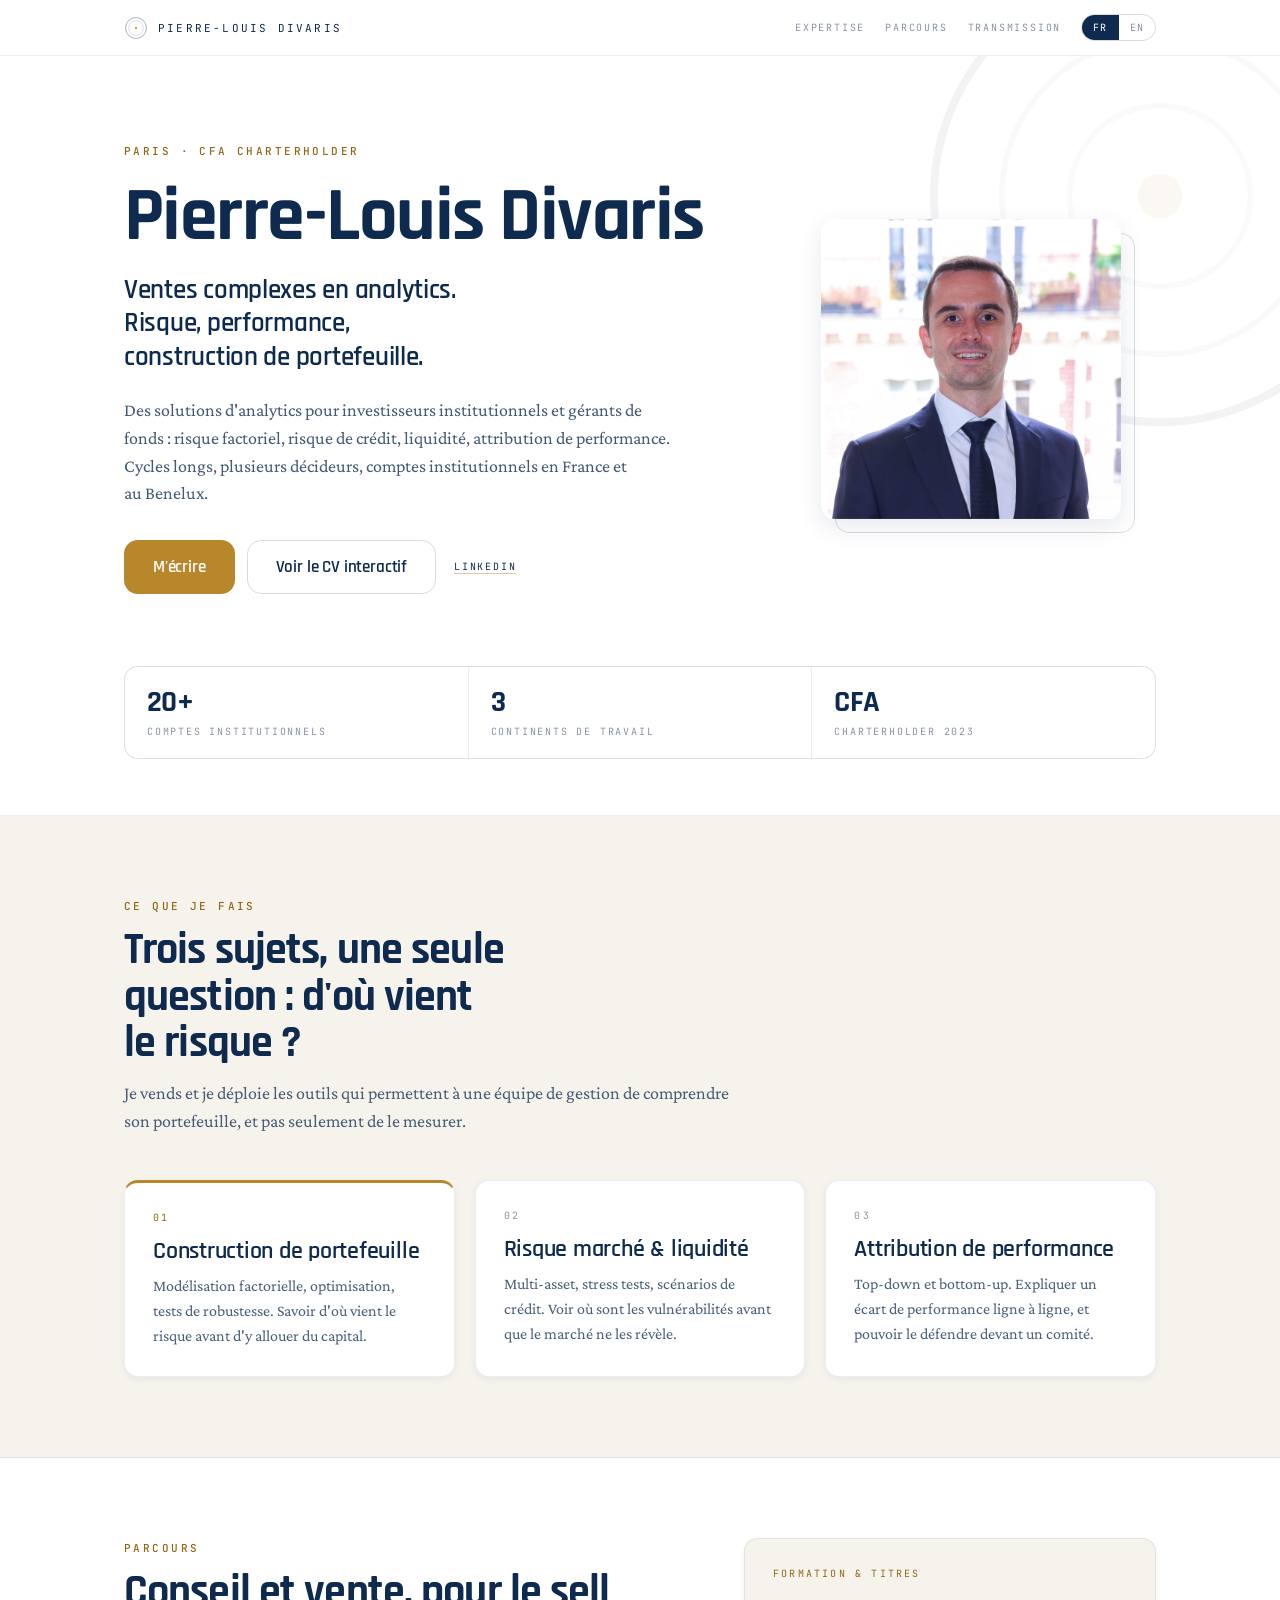
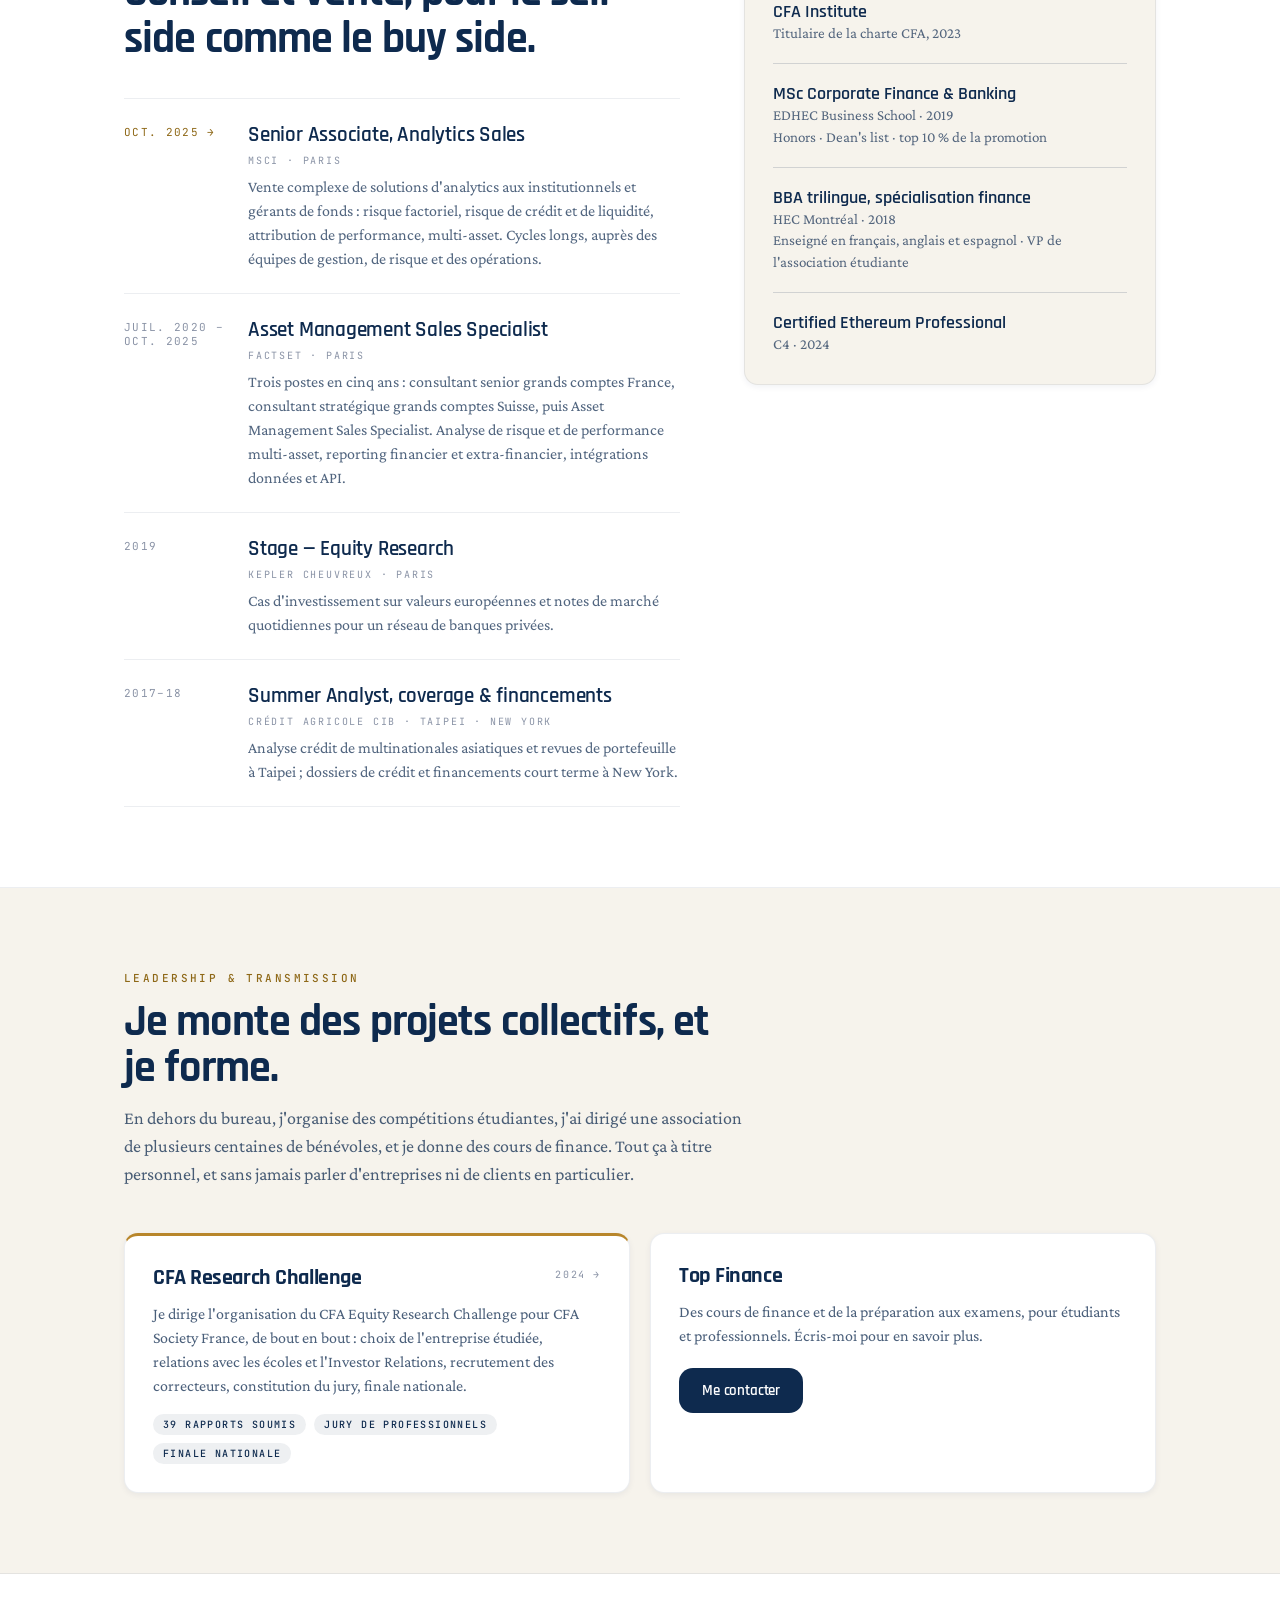
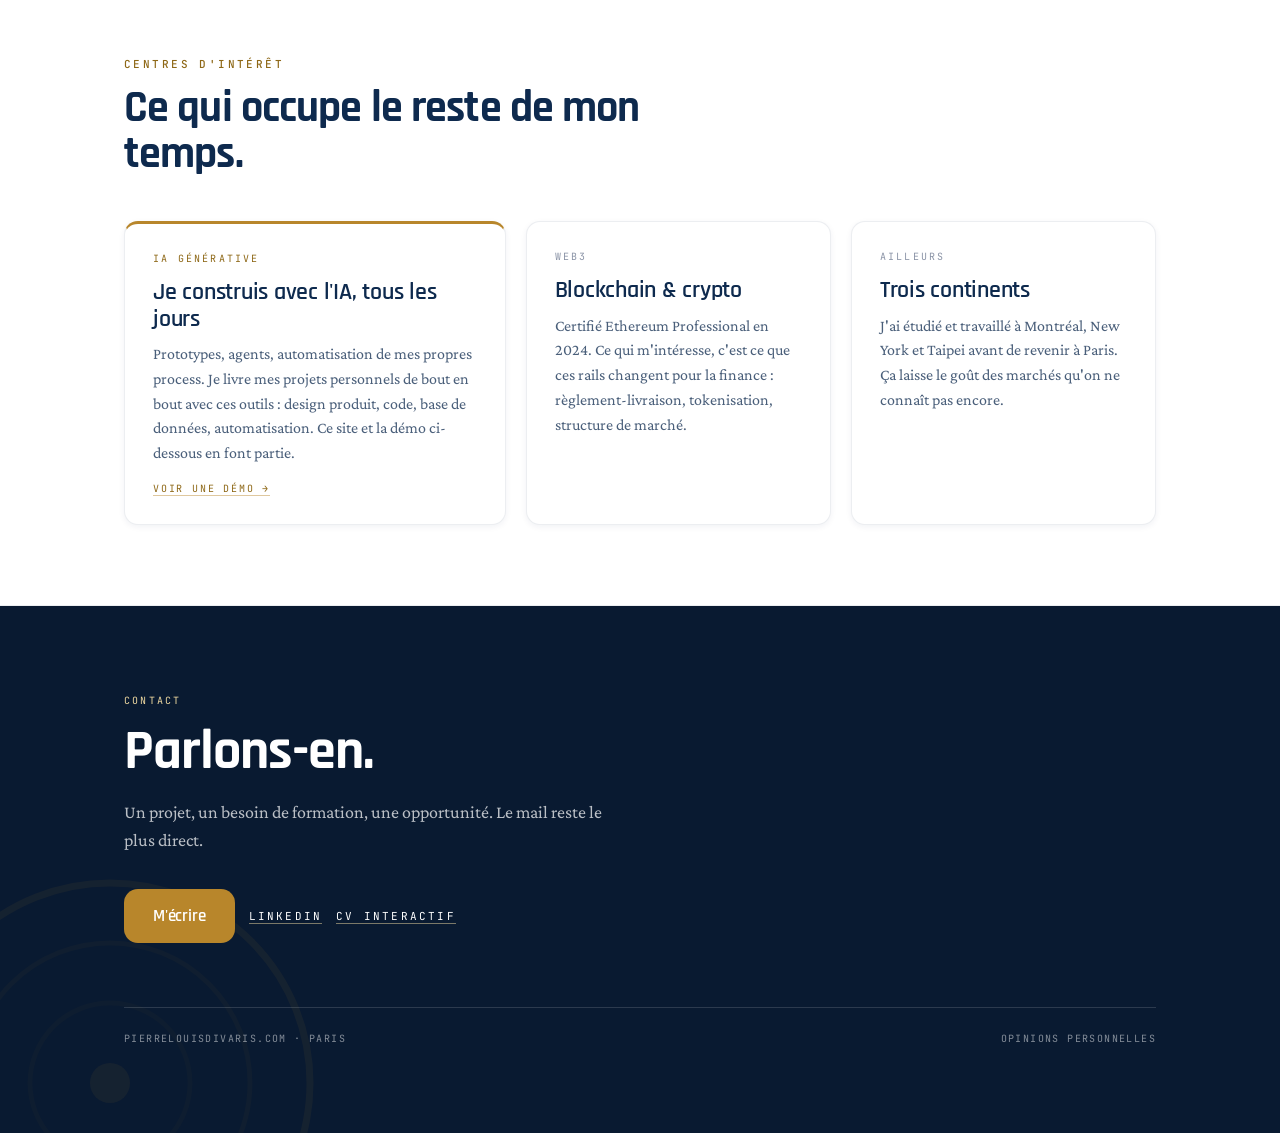
==== index.html @ a449b2b2 "Retire l'affirmation sur le nombre de langues Le compte de quatre langues n'est pas exact. Plutôt qu" ====
<!DOCTYPE html>
<html lang="fr">
<head>
<meta charset="utf-8">
<meta name="viewport" content="width=device-width, initial-scale=1">
<title>Pierre-Louis Divaris, CFA — Ventes complexes en analytics</title>
<meta name="description" content="Vente complexe de solutions d'analytics pour investisseurs institutionnels et gérants de fonds. Risque factoriel, crédit, liquidité, attribution de performance. CFA charterholder, Paris.">
<link rel="canonical" href="https://pierrelouisdivaris.com/">
<meta name="theme-color" content="#0E2A4E">

<meta property="og:type" content="profile">
<meta property="og:site_name" content="pierrelouisdivaris.com">
<meta property="og:title" content="Pierre-Louis Divaris, CFA — Ventes complexes en analytics">
<meta property="og:description" content="Vente complexe de solutions d'analytics pour investisseurs institutionnels et gérants de fonds. Risque factoriel, crédit, liquidité, attribution de performance.">
<meta property="og:url" content="https://pierrelouisdivaris.com/">
<meta property="og:image" content="https://pierrelouisdivaris.com/assets/img/pierre-louis-divaris.jpg">
<meta name="twitter:card" content="summary">

<link rel="icon" href="assets/img/favicon.svg" type="image/svg+xml">
<link rel="apple-touch-icon" href="assets/img/favicon.svg">

<link rel="preconnect" href="https://fonts.googleapis.com">
<link rel="preconnect" href="https://fonts.gstatic.com" crossorigin>
<link rel="stylesheet" href="https://fonts.googleapis.com/css2?family=Rajdhani:wght@400;500;600;700&amp;family=Crimson+Pro:ital,wght@0,400;0,500;0,600;0,700;1,400&amp;family=JetBrains+Mono:wght@400;500;600&amp;display=swap">
<link rel="stylesheet" href="assets/css/tokens.css">
<link rel="stylesheet" href="assets/css/site.css">
</head>
<body>

<a class="skip" href="#main" data-en="Skip to content">Aller au contenu</a>

<header class="site-header">
  <div class="wrap">
    <a class="brand plain" href="#top">
      <!-- Monogramme : anneaux concentriques, point doré. -->
      <svg class="pl-reticle" width="24" height="24" viewBox="0 0 92 92" fill="none" role="img" aria-label="Pierre-Louis Divaris">
        <circle cx="46" cy="46" r="40" stroke="currentColor" stroke-width="1.4" fill="none"/>
        <circle cx="46" cy="46" r="28" stroke="currentColor" stroke-width="0.98" fill="none" opacity="0.55"/>
        <circle cx="46" cy="46" r="4" fill="var(--pl-gold)"/>
      </svg>
      <span>Pierre-Louis Divaris</span>
    </a>
    <div class="header-right">
      <nav class="site-nav" aria-label="Sections">
        <a href="#expertise" data-en="Expertise">Expertise</a>
        <a href="#parcours" data-en="Track record">Parcours</a>
        <a href="#transmission" data-en="Teaching">Transmission</a>
      </nav>
      <div class="lang-switch" role="group" aria-label="Langue / Language">
        <button type="button" data-lang="fr" aria-pressed="true">FR</button>
        <button type="button" data-lang="en" aria-pressed="false">EN</button>
      </div>
    </div>
  </div>
</header>

<main id="main">

<section class="hero" id="top">
  <div class="hero-reticle" aria-hidden="true">
    <!-- Ambient reticle at 5% — structural watermark, 3 rings. -->
    <svg class="pl-reticle pl-reticle--ambient" width="520" height="520" viewBox="0 0 92 92" fill="none">
      <circle cx="46" cy="46" r="40" stroke="currentColor" stroke-width="1.4" fill="none"/>
      <circle cx="46" cy="46" r="28" stroke="currentColor" stroke-width="0.98" fill="none" opacity="0.55"/>
      <circle cx="46" cy="46" r="16" stroke="currentColor" stroke-width="0.98" fill="none" opacity="0.4"/>
      <circle cx="46" cy="46" r="4" fill="var(--pl-gold)"/>
    </svg>
  </div>

  <div class="wrap hero-grid" data-split>
    <div>
      <div class="hero-eyebrow">
        <span class="pl-eyebrow">Paris · CFA charterholder</span>
      </div>
      <h1>Pierre-Louis Divaris</h1>
      <p class="hero-line" data-en="Complex sales in analytics. Risk, performance, portfolio construction.">Ventes complexes en analytics. Risque, performance, construction de portefeuille.</p>
      <p class="hero-body" data-en="Analytics solutions for institutional investors and asset managers: factor risk, credit risk, liquidity, performance attribution. Long cycles, several decision-makers, institutional accounts across France and the Benelux.">Des solutions d'analytics pour investisseurs institutionnels et gérants de fonds : risque factoriel, risque de crédit, liquidité, attribution de performance. Cycles longs, plusieurs décideurs, comptes institutionnels en France et au Benelux.</p>
      <div class="hero-actions">
        <button type="button" class="pl-btn pl-btn--primary pl-btn--lg" data-open-contact data-en="Email me">M'écrire</button>
        <a class="plain" href="cv.html">
          <span class="pl-btn pl-btn--ghost pl-btn--lg" data-en="View my interactive CV">Voir le CV interactif</span>
        </a>
        <a class="link-mono" href="https://www.linkedin.com/in/pierrelouisdivaris/" target="_blank" rel="noopener">LinkedIn</a>
      </div>
    </div>

    <div class="portrait">
      <div class="portrait-inner">
        <img src="assets/img/pierre-louis-divaris.jpg" width="800" height="800" alt="Pierre-Louis Divaris" fetchpriority="high">
      </div>
    </div>
  </div>

  <div class="wrap stats-wrap">
    <div class="stats" data-cols>
      <div class="stat">
        <div class="stat-figure">20+</div>
        <span class="pl-label" data-en="Institutional accounts">Comptes institutionnels</span>
      </div>
      <div class="stat">
        <div class="stat-figure">3</div>
        <span class="pl-label" data-en="Continents worked in">Continents de travail</span>
      </div>
      <div class="stat">
        <div class="stat-figure">CFA</div>
        <span class="pl-label" data-en="Charterholder 2023">Charterholder 2023</span>
      </div>
    </div>
  </div>
</section>


<section class="section section--paper" id="expertise">
  <div class="wrap">
    <span class="pl-eyebrow" data-en="What I do">Ce que je fais</span>
    <h2 data-en="Three subjects, one question: where does the risk come from?" style="max-width: 22ch">Trois sujets, une seule question&nbsp;: d'où vient le&nbsp;risque&nbsp;?</h2>
    <p class="section-intro" data-en="I sell and deploy the tools that let an investment team understand its portfolio, not just measure it.">Je vends et je déploie les outils qui permettent à une équipe de gestion de comprendre son portefeuille, et pas seulement de le mesurer.</p>

    <div class="grid-3" data-cols>
      <article class="pl-card pl-card--accent">
        <div class="card-index card-index--gold">01</div>
        <h3 class="card-title" data-en="Portfolio construction">Construction de portefeuille</h3>
        <p class="card-text" data-en="Factor modelling, optimisation, robustness testing. Know where risk comes from before allocating capital to it.">Modélisation factorielle, optimisation, tests de robustesse. Savoir d'où vient le risque avant d'y allouer du capital.</p>
      </article>
      <article class="pl-card">
        <div class="card-index">02</div>
        <h3 class="card-title" data-en="Market &amp; liquidity risk">Risque marché &amp; liquidité</h3>
        <p class="card-text" data-en="Multi-asset stress tests, scenarios, credit. Seeing the vulnerabilities before the market reveals them.">Multi-asset, stress tests, scénarios de crédit. Voir où sont les vulnérabilités avant que le marché ne les révèle.</p>
      </article>
      <article class="pl-card">
        <div class="card-index">03</div>
        <h3 class="card-title" data-en="Performance attribution">Attribution de performance</h3>
        <p class="card-text" data-en="Top-down and bottom-up. Explaining a performance gap line by line, and being able to defend it in front of a committee.">Top-down et bottom-up. Expliquer un écart de performance ligne à ligne, et pouvoir le défendre devant un comité.</p>
      </article>
    </div>
  </div>
</section>


<section class="section" id="parcours">
  <div class="wrap path-grid" data-split>
    <div>
      <span class="pl-eyebrow" data-en="Track record">Parcours</span>
      <h2 data-en="Consulting and sales, for the sell side and the buy side.">Conseil et vente, pour le sell side comme le buy side.</h2>

      <div class="timeline">
        <div class="job job--current">
          <div class="job-date" data-en="Oct. 2025 →">OCT. 2025 →</div>
          <div>
            <div class="job-role" data-en="Senior Associate, Analytics Sales">Senior Associate, Analytics Sales</div>
            <span class="pl-label">MSCI · Paris</span>
            <p data-en="Complex sales of analytics solutions to institutional investors and asset managers: factor risk, credit and liquidity risk, performance attribution, multi-asset. Long cycles, with investment, risk and operations teams.">Vente complexe de solutions d'analytics aux institutionnels et gérants de fonds : risque factoriel, risque de crédit et de liquidité, attribution de performance, multi-asset. Cycles longs, auprès des équipes de gestion, de risque et des opérations.</p>
          </div>
        </div>
        <div class="job">
          <div class="job-date" data-en="Jul. 2020 – Oct. 2025">JUIL. 2020 – OCT. 2025</div>
          <div>
            <div class="job-role" data-en="Asset Management Sales Specialist">Asset Management Sales Specialist</div>
            <span class="pl-label">FactSet · Paris</span>
            <p data-en="Three roles in five years: senior consultant on French key accounts, strategic consultant on Swiss key accounts, then Asset Management Sales Specialist. Multi-asset risk and performance analysis, financial and ESG reporting, data and API integrations.">Trois postes en cinq ans : consultant senior grands comptes France, consultant stratégique grands comptes Suisse, puis Asset Management Sales Specialist. Analyse de risque et de performance multi-asset, reporting financier et extra-financier, intégrations données et API.</p>
          </div>
        </div>
        <div class="job">
          <div class="job-date">2019</div>
          <div>
            <div class="job-role" data-en="Intern — Equity Research">Stage — Equity Research</div>
            <span class="pl-label">Kepler Cheuvreux · Paris</span>
            <p data-en="Investment cases on European equities and daily market notes for a private-banking network.">Cas d'investissement sur valeurs européennes et notes de marché quotidiennes pour un réseau de banques privées.</p>
          </div>
        </div>
        <div class="job">
          <div class="job-date">2017–18</div>
          <div>
            <div class="job-role" data-en="Summer Analyst, coverage &amp; financing">Summer Analyst, coverage &amp; financements</div>
            <span class="pl-label">Crédit Agricole CIB · Taipei · New York</span>
            <p data-en="Credit analysis of Asian multinationals and portfolio reviews in Taipei; credit files and short-term financing in New York.">Analyse crédit de multinationales asiatiques et revues de portefeuille à Taipei ; dossiers de crédit et financements court terme à New York.</p>
          </div>
        </div>
      </div>
    </div>

    <div>
      <div class="pl-card pl-card--paper">
        <span class="pl-label edu-title" data-en="Education &amp; credentials">Formation &amp; titres</span>
        <div class="edu-list">
          <div>
            <div class="edu-name">CFA Institute</div>
            <div class="edu-meta" data-en="CFA charterholder, 2023">Titulaire de la charte CFA, 2023</div>
          </div>
          <div class="edu-rule"></div>
          <div>
            <div class="edu-name">MSc Corporate Finance &amp; Banking</div>
            <div class="edu-meta">EDHEC Business School · 2019<br><span data-en="Honors · Dean's list · top 10% of class">Honors · Dean's list · top 10 % de la promotion</span></div>
          </div>
          <div class="edu-rule"></div>
          <div>
            <div class="edu-name" data-en="Trilingual BBA, finance major">BBA trilingue, spécialisation finance</div>
            <div class="edu-meta">HEC Montréal · 2018<br><span data-en="Taught in French, English and Spanish · VP of the student association">Enseigné en français, anglais et espagnol · VP de l'association étudiante</span></div>
          </div>
          <div class="edu-rule"></div>
          <div>
            <div class="edu-name">Certified Ethereum Professional</div>
            <div class="edu-meta">C4 · 2024</div>
          </div>
        </div>
      </div>
    </div>
  </div>
</section>


<section class="section section--paper" id="transmission">
  <div class="wrap">
    <span class="pl-eyebrow" data-en="Leadership &amp; teaching">Leadership &amp; transmission</span>
    <h2 data-en="I run collective projects, and I teach." style="max-width: 26ch">Je monte des projets collectifs, et je forme.</h2>
    <p class="section-intro" data-en="Outside the office I run student competitions, I led an association of several hundred volunteers, and I teach finance. All in a personal capacity, and never about specific firms or clients.">En dehors du bureau, j'organise des compétitions étudiantes, j'ai dirigé une association de plusieurs centaines de bénévoles, et je donne des cours de finance. Tout ça à titre personnel, et sans jamais parler d'entreprises ni de clients en particulier.</p>

    <div class="grid-2" data-cols>
      <article class="pl-card pl-card--accent">
        <div class="card-head">
          <h3>CFA Research Challenge</h3>
          <span class="pl-label">2024 →</span>
        </div>
        <p class="card-body" data-en="I lead the CFA Equity Research Challenge for CFA Society France, end to end: selecting the company studied, working with schools and investor relations, recruiting graders, assembling the jury, running the national final.">Je dirige l'organisation du CFA Equity Research Challenge pour CFA Society France, de bout en bout : choix de l'entreprise étudiée, relations avec les écoles et l'Investor Relations, recrutement des correcteurs, constitution du jury, finale nationale.</p>
        <div class="badge-row">
          <span class="pl-badge" data-en="39 reports submitted">39 rapports soumis</span>
          <span class="pl-badge" data-en="Professional jury">Jury de professionnels</span>
          <span class="pl-badge" data-en="National final">Finale nationale</span>
        </div>
      </article>

      <article class="pl-card">
        <div class="card-head">
          <h3>Top Finance</h3>
        </div>
        <p class="card-body card-body--cta" data-en="Finance courses and exam prep, for students and professionals. Email me to find out more.">Des cours de finance et de la préparation aux examens, pour étudiants et professionnels. Écris-moi pour en savoir plus.</p>
        <button type="button" class="pl-btn pl-btn--secondary" data-open-contact data-subject="course" data-en="Contact me">Me contacter</button>
      </article>

    </div>
  </div>
</section>


<section class="section" id="interets">
  <div class="wrap">
    <span class="pl-eyebrow" data-en="Interests">Centres d'intérêt</span>
    <h2 data-en="What fills the rest of my time." style="max-width: 26ch; margin-bottom: 44px">Ce qui occupe le reste de mon temps.</h2>

    <div class="grid-interests" data-cols>
      <article class="pl-card pl-card--accent">
        <div class="card-index card-index--gold" data-en="Generative AI">IA générative</div>
        <h3 class="card-title" data-en="I build with AI, daily">Je construis avec l'IA, tous les jours</h3>
        <p class="card-text" data-en="Prototypes, agents, automating my own workflows. I ship personal projects end to end with these tools: product design, code, database, automation. This site and the demo below are two of them.">Prototypes, agents, automatisation de mes propres process. Je livre mes projets personnels de bout en bout avec ces outils : design produit, code, base de données, automatisation. Ce site et la démo ci-dessous en font partie.</p>
        <a class="card-link" href="demo.html" data-en="See a demo →">Voir une démo →</a>
      </article>
      <article class="pl-card">
        <div class="card-index">Web3</div>
        <h3 class="card-title" data-en="Blockchain &amp; crypto">Blockchain &amp; crypto</h3>
        <p class="card-text" data-en="Certified Ethereum Professional, 2024. What interests me is what these rails change for finance: settlement, tokenisation, market structure.">Certifié Ethereum Professional en 2024. Ce qui m'intéresse, c'est ce que ces rails changent pour la finance : règlement-livraison, tokenisation, structure de marché.</p>
      </article>
      <article class="pl-card">
        <div class="card-index" data-en="Elsewhere">Ailleurs</div>
        <h3 class="card-title" data-en="Three continents">Trois continents</h3>
        <p class="card-text" data-en="I studied and worked in Montreal, New York and Taipei before coming back to Paris. It leaves you with a taste for markets you don't know yet.">J'ai étudié et travaillé à Montréal, New York et Taipei avant de revenir à Paris. Ça laisse le goût des marchés qu'on ne connaît pas encore.</p>
      </article>
    </div>
  </div>
</section>


<section class="contact pl-ceremonial" id="contact">
  <div class="contact-reticle" aria-hidden="true">
    <!-- Locked reticle — gold rings, the closing beat. -->
    <svg class="pl-reticle" width="460" height="460" viewBox="0 0 92 92" fill="none">
      <circle cx="46" cy="46" r="40" stroke="var(--pl-gold)" stroke-width="1.4" fill="none"/>
      <circle cx="46" cy="46" r="28" stroke="var(--pl-gold)" stroke-width="0.98" fill="none" opacity="0.55"/>
      <circle cx="46" cy="46" r="16" stroke="var(--pl-gold)" stroke-width="0.98" fill="none" opacity="0.4"/>
      <circle cx="46" cy="46" r="4" fill="var(--pl-gold)"/>
    </svg>
  </div>

  <div class="wrap">
    <div class="pl-label contact-eyebrow">Contact</div>
    <h2 data-en="Let's talk.">Parlons-en.</h2>
    <p data-en="A project, a training need, an opportunity. Email is still the most direct route.">Un projet, un besoin de formation, une opportunité. Le mail reste le plus direct.</p>

    <div class="contact-actions">
      <button type="button" class="pl-btn pl-btn--primary pl-btn--lg" data-open-contact data-en="Write to me">M'écrire</button>
      <a class="link-mono" href="https://www.linkedin.com/in/pierrelouisdivaris/" target="_blank" rel="noopener">LinkedIn</a>
      <a class="link-mono" href="cv.html" data-en="Interactive CV">CV interactif</a>
    </div>

    <footer class="site-footer">
      <span>pierrelouisdivaris.com · Paris</span>
      <span data-en="Personal views only">Opinions personnelles</span>
    </footer>
  </div>
</section>

</main>

<!-- Boîte de contact. Le <dialog> natif gère le focus, Échap et le fond. -->
<dialog id="contact-dialog" aria-labelledby="contact-dialog-title">
  <form method="dialog" class="dialog-close-form">
    <button value="close" aria-label="Fermer" data-en-aria="Close">&times;</button>
  </form>

  <div class="dialog-body">
    <span class="pl-eyebrow" data-en="Write to me">M'écrire</span>
    <h2 id="contact-dialog-title" data-en="What can I do for you?">Qu'est-ce que je peux faire pour vous&nbsp;?</h2>

    <form id="contact-form" novalidate>
      <label for="cf-name" data-en="Your name">Votre nom</label>
      <input id="cf-name" name="name" type="text" autocomplete="name" required>

      <label for="cf-email" data-en="Your email">Votre email</label>
      <input id="cf-email" name="email" type="email" autocomplete="email" required>

      <label for="cf-subject" data-en="Subject">Sujet</label>
      <select id="cf-subject" name="subject">
        <option value="opportunity" data-en="An opportunity">Une opportunité</option>
        <option value="portfolio" data-en="A portfolio question">Une question sur un portefeuille</option>
        <option value="course" data-en="Finance courses">Des cours de finance</option>
        <option value="other" data-en="Something else">Autre chose</option>
      </select>

      <label for="cf-message" data-en="Your message">Votre message</label>
      <textarea id="cf-message" name="message" rows="5" required></textarea>

      <!-- Piège à robots : invisible pour un humain, rempli par les spammeurs. -->
      <div class="hp" aria-hidden="true">
        <label for="cf-company">Ne pas remplir</label>
        <input id="cf-company" name="company" type="text" tabindex="-1" autocomplete="off">
      </div>

      <p class="form-error" id="cf-error" role="alert" hidden></p>

      <button type="submit" class="pl-btn pl-btn--primary pl-btn--lg" data-en="Send">Envoyer</button>
      <p class="form-note" data-en="Goes straight to my inbox. I answer within a couple of days.">Ça arrive directement dans ma boîte mail. Je réponds sous deux ou trois jours.</p>
    </form>

    <div id="contact-sent" hidden>
      <p class="sent-title" data-en="Message sent.">Message envoyé.</p>
      <p class="sent-body" data-en="Thanks — I'll get back to you shortly.">Merci, je reviens vers vous rapidement.</p>
      <button type="button" class="pl-btn pl-btn--ghost" data-close-contact data-en="Close">Fermer</button>
    </div>
  </div>
</dialog>

<script src="assets/js/site.js"></script>
</body>
</html>
---- assets/css/tokens.css ----
/* ============================================================
   Design tokens — couleurs, typographie, espacements, ombres.
   Tout le reste du CSS s'y réfère : c'est le seul endroit à modifier
   pour changer l'apparence. Les polices sont liées depuis index.html
   plutôt qu'@import-ées, pour qu'elles chargent en parallèle.
   ============================================================ */

:root {
  /* ---- Brand palette ---- */
  --pl-navy:        #0E2A4E;  /* text, structure, secondary CTA            */
  --pl-navy-deep:   #091a31;  /* navy hover, closing band                  */
  --pl-gold:        #B8862B;  /* RARE accent: primary CTA + radar lock     */
  --pl-gold-deep:   #8E6817;  /* gold hover, eyebrows, accented labels     */
  --pl-gold-pale:   #D4AF5C;  /* intermediate gold states                  */
  --pl-gold-light:  #EFD9A1;  /* gold on navy surfaces                     */
  --pl-paper:       #F6F3EC;  /* secondary surfaces, alternating cards     */
  --pl-muted:       #8A93A6;  /* secondary text                            */
  --pl-white:       #FFFFFF;  /* primary background                        */

  --pl-border:        rgba(14, 42, 78, 0.08);
  --pl-border-strong: rgba(14, 42, 78, 0.16);

  /* Prose on white, at the two opacities the design uses. */
  --pl-prose:      rgba(14, 42, 78, 0.75);
  --pl-prose-soft: rgba(14, 42, 78, 0.72);

  /* ---- Ceremonial (navy closing band — the only dark surface) ---- */
  --pl-ceremonial-bg:     var(--pl-navy-deep);
  --pl-ceremonial-fg:     var(--pl-white);
  --pl-ceremonial-accent: var(--pl-gold);
  --pl-ceremonial-muted:  rgba(255, 255, 255, 0.72);

  /* ---- Families ---- */
  --pl-font-display: 'Rajdhani', system-ui, sans-serif;               /* titles / display */
  --pl-font-body:    'Crimson Pro', Georgia, serif;                   /* prose            */
  --pl-font-mono:    'JetBrains Mono', ui-monospace, Menlo, monospace; /* data/labels     */

  /* ---- Tracking ---- */
  --pl-track-tight:   -0.02em;   /* display / titles */
  --pl-track-eyebrow:  0.22em;   /* mono eyebrows    */

  /* ---- Radius ---- */
  --pl-radius-sm:   4px;
  --pl-radius-md:   8px;
  --pl-radius-lg:   14px;   /* default cards */
  --pl-radius-pill: 999px;

  /* ---- Shadow ---- */
  --pl-shadow-sm: 0 2px 6px rgba(14, 42, 78, 0.06);
  --pl-shadow-md: 0 8px 24px rgba(14, 42, 78, 0.10);

  /* ---- Focus ring (gold — visible keyboard focus is MANDATORY) ---- */
  --pl-focus-ring: 0 0 0 3px rgba(184, 134, 43, 0.32);

  /* ---- Motion ---- */
  --pl-ease:     cubic-bezier(0.16, 1, 0.3, 1);
  --pl-dur-fast: 0.25s;
  --pl-dur-base: 0.45s;
}

/* Mandatory visible keyboard focus everywhere. */
:where(a, button, input, select, textarea, [tabindex]):focus-visible {
  outline: none;
  box-shadow: var(--pl-focus-ring);
  border-radius: var(--pl-radius-sm);
}

/* ---- Reduced motion: keep end states, drop drifts/sweeps ---- */
@media (prefers-reduced-motion: reduce) {
  *, *::before, *::after {
    animation-duration: 0.001ms !important;
    animation-iteration-count: 1 !important;
    transition-duration: 0.001ms !important;
    scroll-behavior: auto !important;
  }
}
---- assets/css/site.css ----
/* ============================================================
   pierrelouisdivaris.com
   Single page, FR by default with an EN toggle.
   Section order: hero → expertise → parcours → transmission
   → intérêts → contact.
   ============================================================ */

*, *::before, *::after { box-sizing: border-box; }

body {
  margin: 0;
  background: var(--pl-white);
  color: var(--pl-navy);
  font-family: var(--pl-font-body);
  min-height: 100vh;
  -webkit-font-smoothing: antialiased;
}

a {
  color: var(--pl-navy);
  text-decoration: none;
  border-bottom: 1px solid rgba(184, 134, 43, .45);
}
a:hover { color: var(--pl-gold-deep); border-bottom-color: var(--pl-gold); }
a.plain { border-bottom: none; }
a.plain:hover { color: inherit; }

img { max-width: 100%; }

h1, h2, h3 { font-family: var(--pl-font-display); letter-spacing: var(--pl-track-tight); }

.wrap { max-width: 1080px; margin: 0 auto; padding: 0 24px; }

/* Skip link — only visible once focused. */
.skip {
  position: absolute; left: -9999px; top: 0; z-index: 40;
  background: var(--pl-navy); color: var(--pl-white);
  padding: 10px 16px; border: none; border-radius: 0 0 var(--pl-radius-md) 0;
  font-family: var(--pl-font-mono); font-size: 11px;
  letter-spacing: .14em; text-transform: uppercase;
}
.skip:focus { left: 0; color: var(--pl-white); }


/* ============================================================
   Composants réutilisables
   ============================================================ */

/* Eyebrow — mono uppercase kicker, gold by default. */
.pl-eyebrow {
  display: inline-block;
  font-family: var(--pl-font-mono);
  font-weight: 500;
  font-size: 11px;
  letter-spacing: var(--pl-track-eyebrow);
  text-transform: uppercase;
  color: var(--pl-gold-deep);
}

/* Mono label — the small uppercase caption used for companies, stats, nav. */
.pl-label {
  font-family: var(--pl-font-mono);
  font-size: 10px;
  letter-spacing: .18em;
  text-transform: uppercase;
  color: var(--pl-muted);
}

/* Card — white surface; `paper` alternates, `accent` adds the gold top rule. */
.pl-card {
  background: var(--pl-white);
  border: 1px solid var(--pl-border);
  border-radius: var(--pl-radius-lg);
  box-shadow: var(--pl-shadow-sm);
  padding: 28px;
}
.pl-card--paper  { background: var(--pl-paper); }
.pl-card--accent { border-top: 3px solid var(--pl-gold); }
.pl-card--dashed { border-style: dashed; }

/* Badge — small mono pill. Gold is the only filled accent. */
.pl-badge {
  display: inline-flex;
  align-items: center;
  gap: 6px;
  font-family: var(--pl-font-mono);
  font-weight: 500;
  font-size: 10px;
  letter-spacing: .14em;
  text-transform: uppercase;
  color: var(--pl-navy);
  background: rgba(14, 42, 78, .07);
  padding: 4px 10px;
  border-radius: var(--pl-radius-pill);
}
.pl-badge--gold { color: var(--pl-gold-deep); background: rgba(184, 134, 43, .12); }

/* Button — gold primary is rare, one key action per screen. */
.pl-btn {
  display: inline-flex;
  align-items: center;
  justify-content: center;
  gap: 8px;
  font-family: var(--pl-font-display);
  font-weight: 600;
  font-size: 15px;
  letter-spacing: -0.01em;
  padding: 12px 22px;
  min-height: 44px;
  border: 1px solid transparent;
  border-radius: var(--pl-radius-lg);
  background: var(--pl-navy);
  color: var(--pl-white);
  cursor: pointer;
  white-space: nowrap;
  transition: background var(--pl-dur-fast) var(--pl-ease),
              color var(--pl-dur-fast) var(--pl-ease),
              border-color var(--pl-dur-fast) var(--pl-ease);
}
.pl-btn--lg { padding: 15px 28px; font-size: 17px; min-height: 52px; }
.pl-btn--primary { background: var(--pl-gold); color: var(--pl-white); }
.pl-btn--primary:hover { background: var(--pl-gold-deep); }
.pl-btn--secondary:hover { background: var(--pl-navy-deep); }
.pl-btn--ghost {
  background: transparent;
  color: var(--pl-navy);
  border-color: var(--pl-border-strong);
}
.pl-btn--ghost:hover { background: var(--pl-paper); }

/* Reticle — the brand signature. Ambient watermark / gold lock. */
.pl-reticle { display: block; color: var(--pl-navy); }
.pl-reticle--ambient { opacity: .05; }

/* Ceremonial band — the only dark surface. */
.pl-ceremonial { background: var(--pl-ceremonial-bg); color: var(--pl-ceremonial-fg); }


/* ============================================================
   Header
   ============================================================ */

.site-header {
  position: sticky;
  top: 0;
  z-index: 20;
  background: rgba(255, 255, 255, .92);
  backdrop-filter: blur(8px);
  border-bottom: 1px solid var(--pl-border);
}
.site-header .wrap {
  padding: 14px 24px;
  display: flex;
  align-items: center;
  justify-content: space-between;
  gap: 16px;
}
.brand { display: flex; align-items: center; gap: 10px; }
.brand span {
  font-family: var(--pl-font-mono);
  font-size: 11px;
  letter-spacing: .2em;
  text-transform: uppercase;
  color: var(--pl-navy);
}
.header-right { display: flex; align-items: center; gap: 20px; }

.site-nav { display: flex; gap: 20px; }
.site-nav a {
  border-bottom: none;
  color: var(--pl-muted);
  font-family: var(--pl-font-mono);
  font-size: 10px;
  letter-spacing: .18em;
  text-transform: uppercase;
}
.site-nav a:hover { color: var(--pl-navy); }

.lang-switch {
  display: flex;
  border: 1px solid var(--pl-border-strong);
  border-radius: var(--pl-radius-pill);
  overflow: hidden;
}
.lang-switch button {
  border: none;
  padding: 6px 11px;
  cursor: pointer;
  font-family: var(--pl-font-mono);
  font-size: 10px;
  letter-spacing: .12em;
  background: transparent;
  color: var(--pl-muted);
}
.lang-switch button[aria-pressed='true'] { background: var(--pl-navy); color: var(--pl-white); }


/* ============================================================
   Hero
   ============================================================ */

.hero { position: relative; overflow: hidden; border-bottom: 1px solid var(--pl-border); }
.hero-reticle { position: absolute; top: -120px; right: -140px; pointer-events: none; }

.hero-grid {
  position: relative;
  padding-top: 88px;
  padding-bottom: 72px;
  display: grid;
  grid-template-columns: 1.55fr .95fr;
  gap: 56px;
  align-items: center;
}
.hero-eyebrow { display: flex; align-items: center; gap: 12px; margin-bottom: 20px; }
.hero h1 {
  font-weight: 700;
  font-size: clamp(44px, 7vw, 76px);
  line-height: 1.02;
  margin: 0 0 18px;
}
.hero-line {
  font-family: var(--pl-font-display);
  font-weight: 600;
  font-size: clamp(20px, 2.4vw, 27px);
  line-height: 1.25;
  letter-spacing: -0.01em;
  margin: 0 0 22px;
  max-width: 24ch;
  text-wrap: pretty;
}
.hero-body {
  font-size: 18px;
  line-height: 1.55;
  color: rgba(14, 42, 78, .78);
  margin: 0 0 32px;
  max-width: 56ch;
  text-wrap: pretty;
}
.hero-actions { display: flex; flex-wrap: wrap; gap: 12px; align-items: center; }
.hero-actions .link-mono { margin-left: 6px; }

.link-mono {
  font-family: var(--pl-font-mono);
  font-size: 10px;
  letter-spacing: .18em;
  text-transform: uppercase;
}

/* Portrait, with the offset rule behind it. */
.portrait { display: flex; justify-content: center; }
.portrait-inner { position: relative; width: 100%; max-width: 300px; }
.portrait-inner::before {
  content: '';
  position: absolute;
  inset: 14px -14px -14px 14px;
  border: 1px solid var(--pl-border-strong);
  border-radius: var(--pl-radius-lg);
}
.portrait img {
  position: relative;
  display: block;
  width: 100%;
  height: auto;
  aspect-ratio: 1;
  object-fit: cover;
  border-radius: var(--pl-radius-lg);
  box-shadow: var(--pl-shadow-md);
}

/* Stat band — hairline grid built from a 1px gap over the border colour. */
.stats-wrap { padding-bottom: 56px; }
.stats {
  display: grid;
  grid-template-columns: repeat(3, 1fr);
  gap: 1px;
  background: var(--pl-border);
  border: 1px solid var(--pl-border);
  border-radius: var(--pl-radius-lg);
  overflow: hidden;
}
.stat { background: var(--pl-white); padding: 20px 22px; }
.stat-figure {
  font-family: var(--pl-font-display);
  font-weight: 700;
  font-size: 30px;
  line-height: 1;
  letter-spacing: var(--pl-track-tight);
}
.stat .pl-label { display: block; margin-top: 8px; }


/* ============================================================
   Sections
   ============================================================ */

.section { border-bottom: 1px solid var(--pl-border); }
.section--paper { background: var(--pl-paper); }
.section .wrap { padding-top: 80px; padding-bottom: 80px; }

.section h2 {
  font-weight: 700;
  font-size: clamp(30px, 4vw, 44px);
  line-height: 1.05;
  margin: 14px 0;
}
.section-intro {
  font-size: 18px;
  line-height: 1.55;
  color: var(--pl-prose);
  max-width: 62ch;
  margin: 0 0 44px;
  text-wrap: pretty;
}

.grid-3 { display: grid; grid-template-columns: repeat(3, 1fr); gap: 20px; }
.grid-2 { display: grid; grid-template-columns: 1fr 1fr; gap: 20px; }
.grid-interests { display: grid; grid-template-columns: 1.25fr 1fr 1fr; gap: 20px; }

/* Expertise + interest cards share the numbered-label / title / body shape. */
.card-index {
  font-family: var(--pl-font-mono);
  font-size: 10px;
  letter-spacing: .22em;
  text-transform: uppercase;
  color: var(--pl-muted);
}
.card-index--gold { color: var(--pl-gold-deep); }
.card-title {
  font-weight: 600;
  font-size: 24px;
  line-height: 1.1;
  letter-spacing: -0.01em;
  margin: 14px 0 10px;
}
/* Appel à l'action discret sous le texte d'une carte. */
.card-link {
  display: inline-block;
  margin-top: 16px;
  font-family: var(--pl-font-mono);
  font-size: 10px;
  letter-spacing: .18em;
  text-transform: uppercase;
  color: var(--pl-gold-deep);
  border-bottom: 1px solid rgba(184, 134, 43, .45);
}
.card-link:hover { color: var(--pl-gold); border-bottom-color: var(--pl-gold); }

.card-text {
  font-size: 16px;
  line-height: 1.55;
  color: var(--pl-prose);
  margin: 0;
  text-wrap: pretty;
}


/* ============================================================
   Parcours — timeline + education card
   ============================================================ */

.path-grid {
  padding-top: 80px;
  padding-bottom: 80px;
  display: grid;
  grid-template-columns: 1.35fr 1fr;
  gap: 64px;
}
.path-grid h2 { margin: 14px 0 36px; }

.timeline { display: flex; flex-direction: column; }
.job {
  display: grid;
  grid-template-columns: 104px 1fr;
  gap: 20px;
  padding: 22px 0;
  border-top: 1px solid var(--pl-border);
}
.job:last-child { border-bottom: 1px solid var(--pl-border); }
.job-date {
  font-family: var(--pl-font-mono);
  font-size: 11px;
  letter-spacing: .12em;
  color: var(--pl-muted);
  padding-top: 4px;
}
.job--current .job-date { color: var(--pl-gold-deep); }
.job-role {
  font-family: var(--pl-font-display);
  font-weight: 600;
  font-size: 21px;
  letter-spacing: -0.01em;
}
.job .pl-label { display: block; margin: 6px 0 8px; }
.job p {
  font-size: 16px;
  line-height: 1.5;
  color: var(--pl-prose-soft);
  margin: 0;
  text-wrap: pretty;
}

.edu-title { display: block; margin-bottom: 20px; color: var(--pl-gold-deep); letter-spacing: .22em; }
.edu-list { display: flex; flex-direction: column; gap: 18px; }
.edu-name { font-family: var(--pl-font-display); font-weight: 600; font-size: 18px; }
.edu-meta { font-size: 15px; color: rgba(14, 42, 78, .7); line-height: 1.45; }
.edu-rule { height: 1px; background: var(--pl-border-strong); }


/* ============================================================
   Transmission
   ============================================================ */

/* Wraps rather than forcing the card wider than its column on narrow screens. */
.card-head {
  display: flex;
  align-items: flex-start;
  justify-content: space-between;
  flex-wrap: wrap;
  gap: 16px;
}
.card-head h3 { font-size: 22px; margin: 0 0 10px; min-width: 0; }
.card-head .pl-label { white-space: nowrap; padding-top: 4px; letter-spacing: .16em; }

.pl-card--dashed .card-head { margin-bottom: 10px; }
.pl-card--dashed .card-head h3 { margin: 0; }

.card-body { font-size: 16px; line-height: 1.5; color: var(--pl-prose); margin: 0 0 16px; }
.card-body--last { margin-bottom: 0; }
.card-body--cta { margin-bottom: 20px; text-wrap: pretty; }
.badge-row { display: flex; flex-wrap: wrap; gap: 8px; }


/* ============================================================
   Contact — the ceremonial closing band
   ============================================================ */

.contact { position: relative; overflow: hidden; }
.contact-reticle { position: absolute; bottom: -180px; left: -120px; opacity: .07; pointer-events: none; }
.contact .wrap { position: relative; padding-top: 88px; padding-bottom: 88px; }
.contact-eyebrow { color: var(--pl-gold-light); letter-spacing: .22em; }
.contact h2 {
  font-weight: 700;
  font-size: clamp(34px, 5vw, 56px);
  line-height: 1.04;
  margin: 16px 0 18px;
  max-width: 24ch;
}
.contact p {
  font-size: 18px;
  line-height: 1.55;
  color: var(--pl-ceremonial-muted);
  max-width: 54ch;
  margin: 0 0 34px;
  text-wrap: pretty;
}
.contact-actions { display: flex; flex-wrap: wrap; gap: 14px; align-items: center; }
.contact-actions a:not(.plain) {
  font-size: 11px;
  letter-spacing: .2em;
  color: var(--pl-white);
  border-bottom-color: rgba(239, 217, 161, .5);
}
.contact-actions a:not(.plain):hover { color: var(--pl-gold-light); border-bottom-color: var(--pl-gold-light); }

.site-footer {
  margin-top: 64px;
  padding-top: 24px;
  border-top: 1px solid rgba(255, 255, 255, .14);
  display: flex;
  flex-wrap: wrap;
  gap: 16px;
  justify-content: space-between;
  font-family: var(--pl-font-mono);
  font-size: 10px;
  letter-spacing: .14em;
  text-transform: uppercase;
  color: rgba(255, 255, 255, .5);
}


/* ============================================================
   Boîte de contact
   ============================================================ */

#contact-dialog {
  width: min(520px, calc(100vw - 32px));
  padding: 0;
  border: 1px solid var(--pl-border-strong);
  border-radius: var(--pl-radius-lg);
  background: var(--pl-white);
  color: var(--pl-navy);
  box-shadow: 0 24px 64px rgba(14, 42, 78, .28);
  overflow: visible;
}
#contact-dialog::backdrop { background: rgba(9, 26, 49, .55); backdrop-filter: blur(3px); }

.dialog-close-form { margin: 0; }
.dialog-close-form button {
  position: absolute;
  top: 10px;
  right: 12px;
  width: 34px;
  height: 34px;
  border: none;
  border-radius: var(--pl-radius-pill);
  background: transparent;
  color: var(--pl-muted);
  font-size: 26px;
  line-height: 1;
  cursor: pointer;
}
.dialog-close-form button:hover { background: var(--pl-paper); color: var(--pl-navy); }

.dialog-body { padding: 30px 30px 28px; }
.dialog-body h2 {
  font-family: var(--pl-font-display);
  font-weight: 700;
  font-size: 27px;
  line-height: 1.1;
  letter-spacing: var(--pl-track-tight);
  margin: 12px 0 22px;
}

#contact-form label {
  display: block;
  font-family: var(--pl-font-mono);
  font-size: 10px;
  letter-spacing: .16em;
  text-transform: uppercase;
  color: var(--pl-muted);
  margin-bottom: 6px;
}
#contact-form input,
#contact-form select,
#contact-form textarea {
  width: 100%;
  font-family: var(--pl-font-body);
  font-size: 16px;
  color: var(--pl-navy);
  background: var(--pl-white);
  padding: 11px 13px;
  margin-bottom: 16px;
  border: 1px solid var(--pl-border-strong);
  border-radius: var(--pl-radius-md);
  transition: border-color var(--pl-dur-fast) var(--pl-ease);
}
#contact-form textarea { resize: vertical; min-height: 110px; line-height: 1.45; }
#contact-form input:focus,
#contact-form select:focus,
#contact-form textarea:focus { border-color: var(--pl-gold); }
#contact-form input[aria-invalid='true'],
#contact-form textarea[aria-invalid='true'] { border-color: #B93A28; }
#contact-form button[type='submit'] { width: 100%; margin-top: 4px; }

/* Le champ que seuls les robots remplissent. */
.hp { position: absolute; left: -9999px; width: 1px; height: 1px; overflow: hidden; }

.form-error {
  font-size: 15px;
  line-height: 1.45;
  color: #B93A28;
  margin: 0 0 14px;
}
.form-note {
  font-size: 14px;
  line-height: 1.45;
  color: var(--pl-muted);
  margin: 14px 0 0;
  text-align: center;
  text-wrap: pretty;
}
.sent-title {
  font-family: var(--pl-font-display);
  font-weight: 600;
  font-size: 22px;
  margin: 0 0 8px;
}
.sent-body { font-size: 16px; line-height: 1.5; color: var(--pl-prose); margin: 0 0 22px; }


/* ============================================================
   Responsive — verified down to 380px
   ============================================================ */

/* Grid children default to min-width:auto, which lets a long unbreakable word
   push a track wider than the page. Zero lets the text wrap instead. */
[data-cols] > *, [data-split] > * { min-width: 0; }

@media (max-width: 860px) {
  [data-split], [data-cols] { grid-template-columns: 1fr !important; }
  .hero-grid { gap: 40px; }
  .path-grid { gap: 40px; }
}

@media (max-width: 640px) {
  .site-nav { display: none; }

  /* The email is one 30-character token — shrink it, and let it break if it
     still doesn't fit rather than pushing the page sideways. */
  .contact-actions .pl-btn {
    font-size: 15px;
    padding: 14px 18px;
    max-width: 100%;
    white-space: normal;
    overflow-wrap: anywhere;
  }
  .hero-grid { padding-top: 56px; padding-bottom: 48px; }
  .section .wrap, .path-grid { padding-top: 56px; padding-bottom: 56px; }
  .contact .wrap { padding-top: 64px; padding-bottom: 64px; }
}
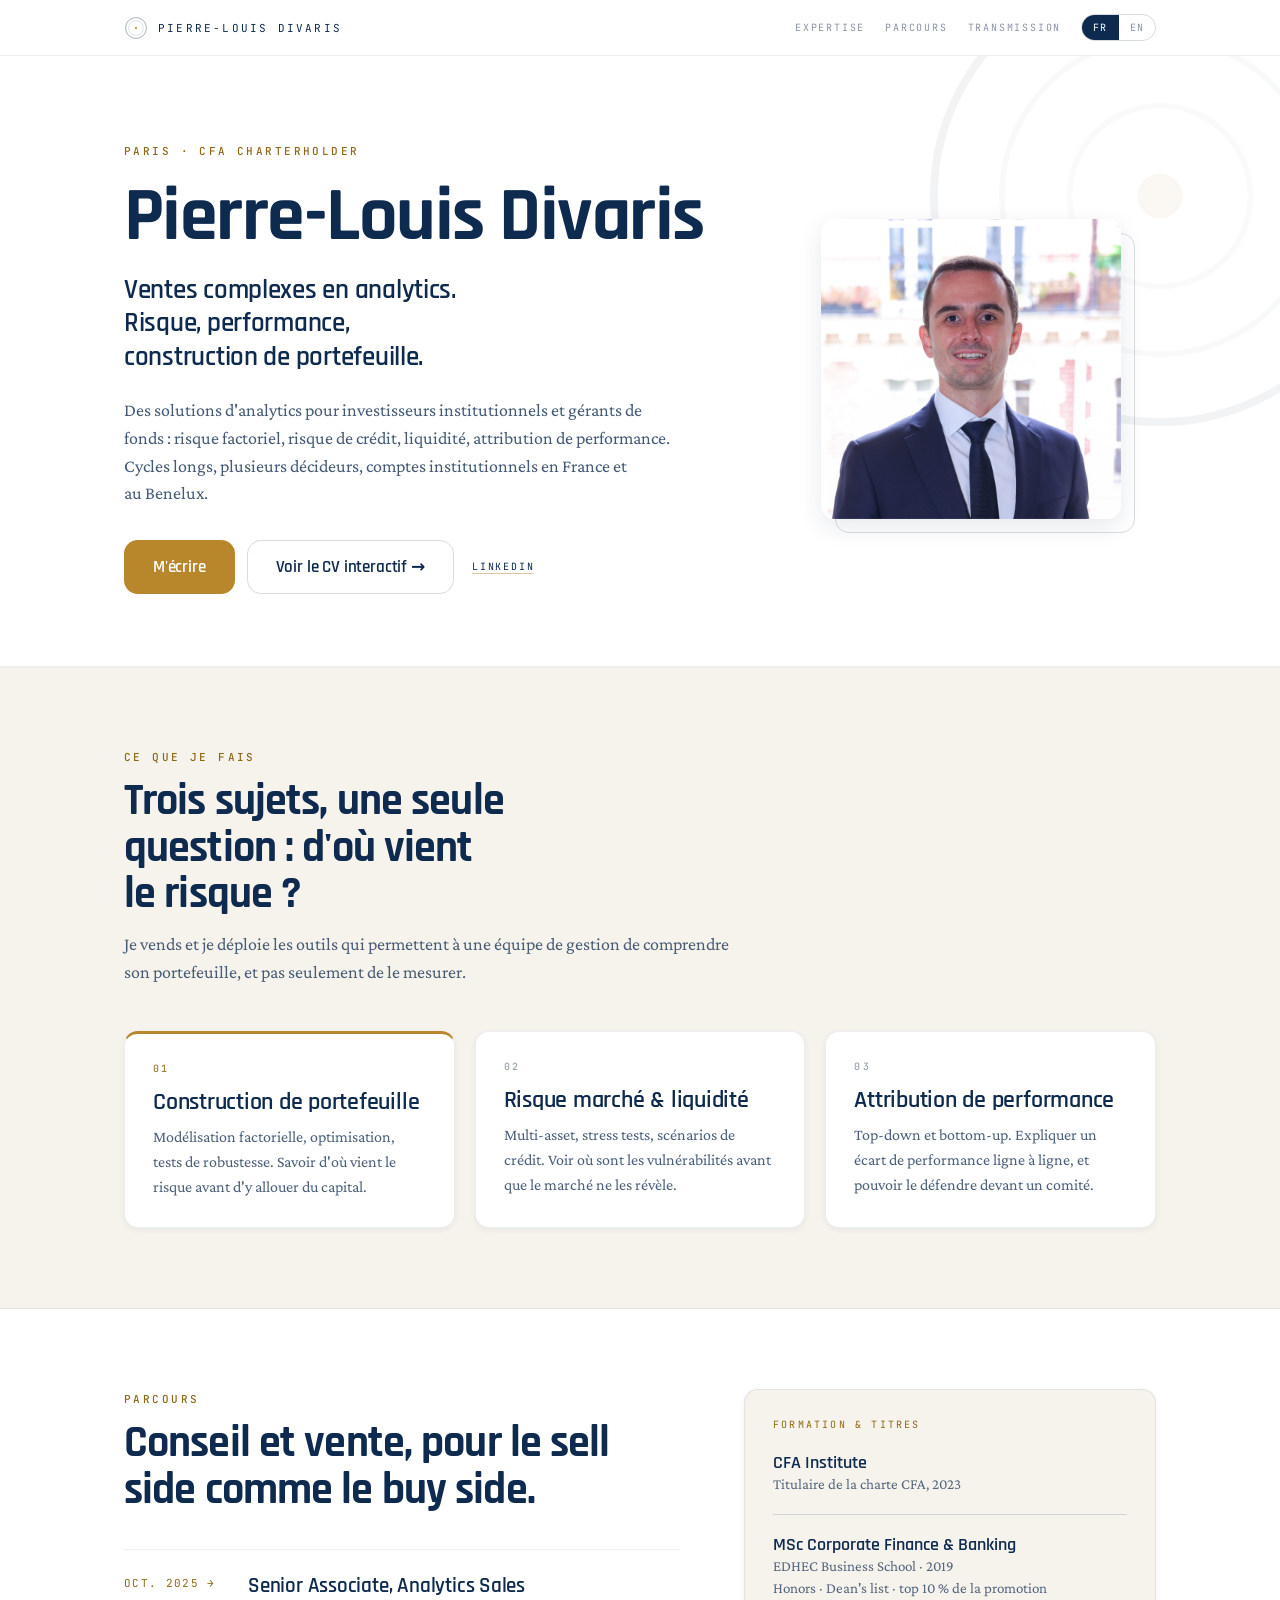
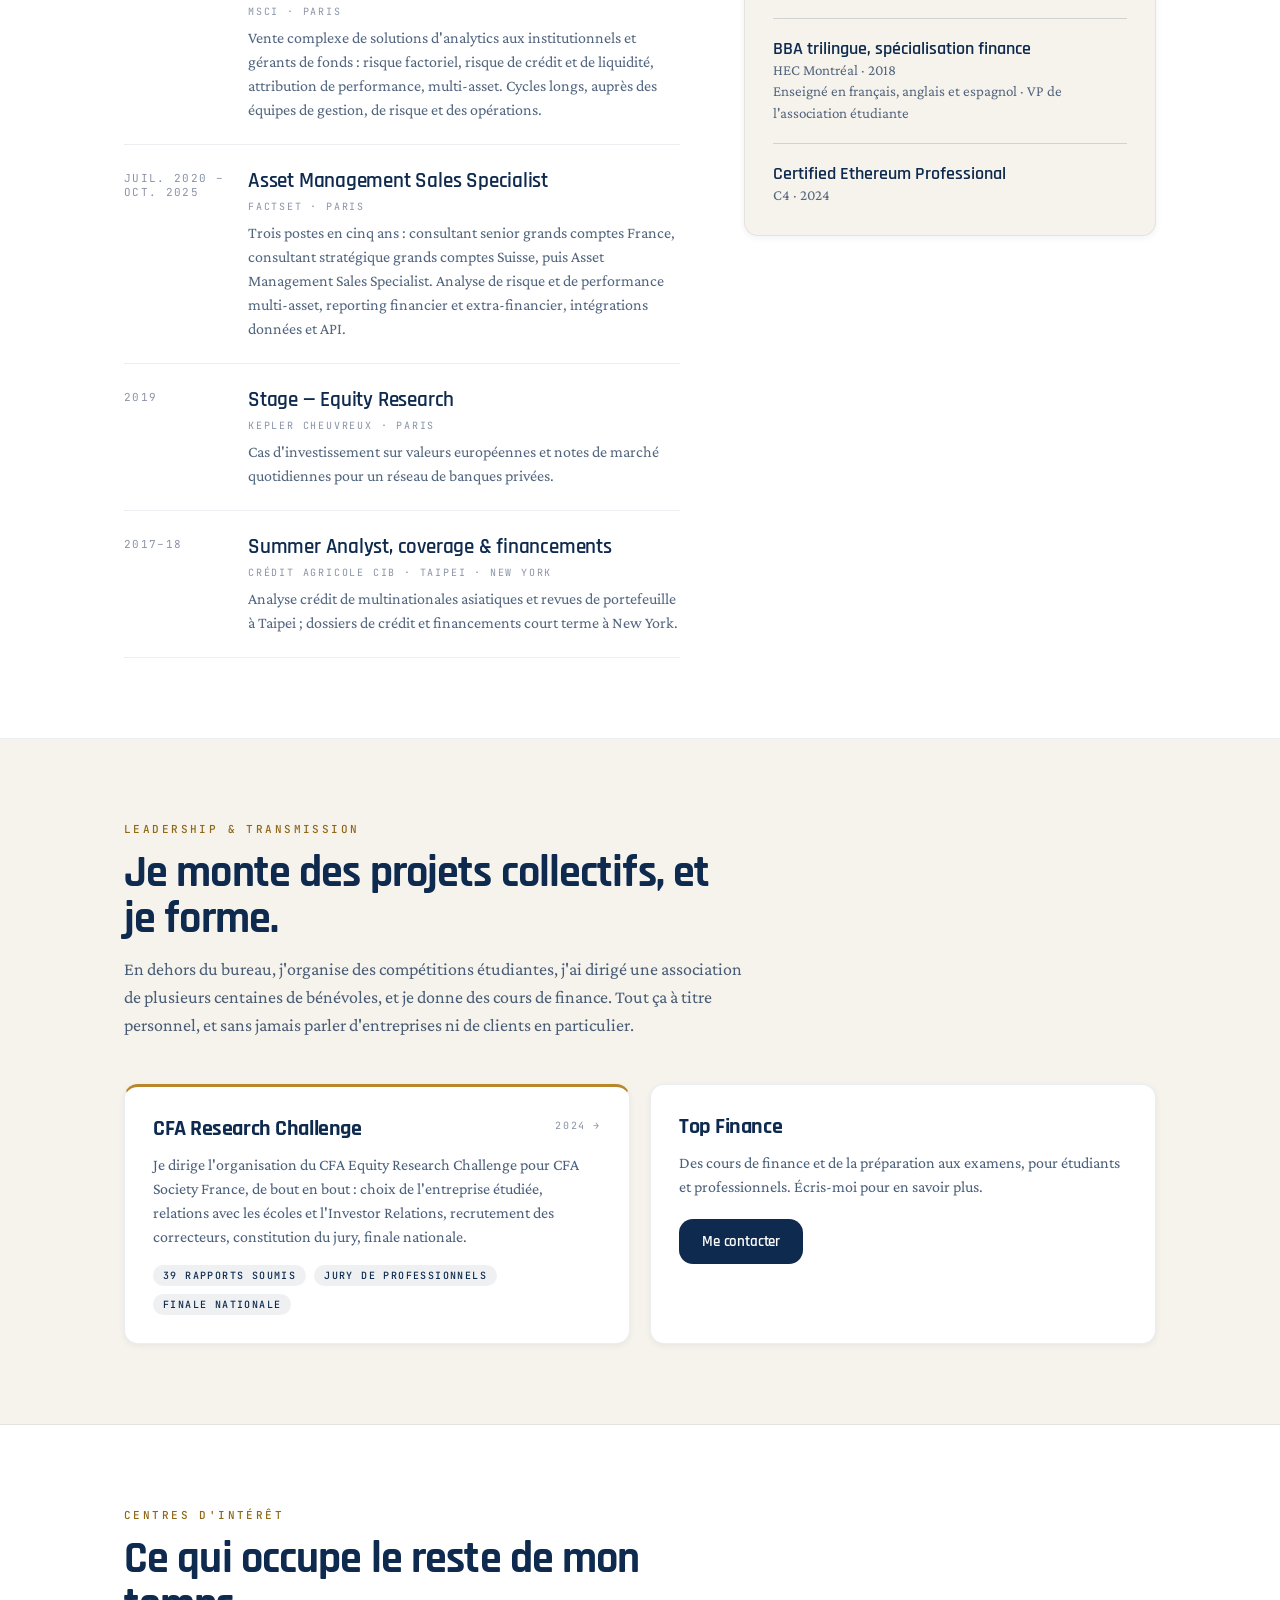
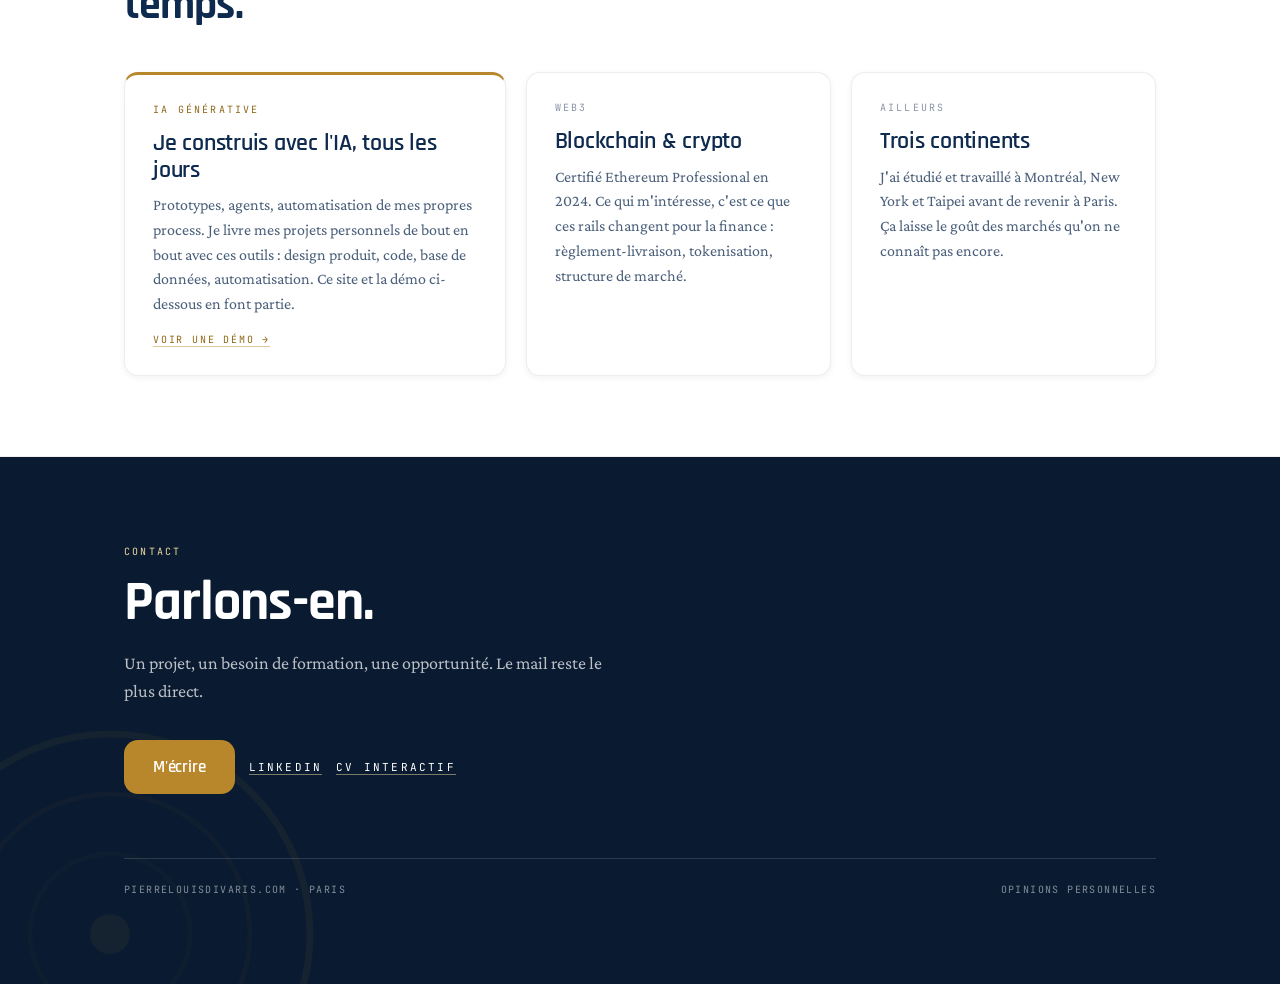
==== commit 795f075e: "Répartition recentrée sur la vente, hero sans KPI Répartition de l'actif : les quatre lignes décrive" ====
--- a/index.html
+++ b/index.html
@@ -77,8 +77,8 @@
       <p class="hero-body" data-en="Analytics solutions for institutional investors and asset managers: factor risk, credit risk, liquidity, performance attribution. Long cycles, several decision-makers, institutional accounts across France and the Benelux.">Des solutions d'analytics pour investisseurs institutionnels et gérants de fonds : risque factoriel, risque de crédit, liquidité, attribution de performance. Cycles longs, plusieurs décideurs, comptes institutionnels en France et au Benelux.</p>
       <div class="hero-actions">
         <button type="button" class="pl-btn pl-btn--primary pl-btn--lg" data-open-contact data-en="Email me">M'écrire</button>
-        <a class="plain" href="cv.html">
-          <span class="pl-btn pl-btn--ghost pl-btn--lg" data-en="View my interactive CV">Voir le CV interactif</span>
+        <a class="plain" href="fiche.html">
+          <span class="pl-btn pl-btn--ghost pl-btn--lg" data-en="View my interactive CV →">Voir le CV interactif →</span>
         </a>
         <a class="link-mono" href="https://www.linkedin.com/in/pierrelouisdivaris/" target="_blank" rel="noopener">LinkedIn</a>
       </div>
@@ -91,22 +91,6 @@
     </div>
   </div>
 
-  <div class="wrap stats-wrap">
-    <div class="stats" data-cols>
-      <div class="stat">
-        <div class="stat-figure">20+</div>
-        <span class="pl-label" data-en="Institutional accounts">Comptes institutionnels</span>
-      </div>
-      <div class="stat">
-        <div class="stat-figure">3</div>
-        <span class="pl-label" data-en="Continents worked in">Continents de travail</span>
-      </div>
-      <div class="stat">
-        <div class="stat-figure">CFA</div>
-        <span class="pl-label" data-en="Charterholder 2023">Charterholder 2023</span>
-      </div>
-    </div>
-  </div>
 </section>
 
 
@@ -288,7 +272,7 @@
     <div class="contact-actions">
       <button type="button" class="pl-btn pl-btn--primary pl-btn--lg" data-open-contact data-en="Write to me">M'écrire</button>
       <a class="link-mono" href="https://www.linkedin.com/in/pierrelouisdivaris/" target="_blank" rel="noopener">LinkedIn</a>
-      <a class="link-mono" href="cv.html" data-en="Interactive CV">CV interactif</a>
+      <a class="link-mono" href="fiche.html" data-en="Interactive CV">CV interactif</a>
     </div>
 
     <footer class="site-footer">
--- a/assets/css/site.css
+++ b/assets/css/site.css
@@ -267,28 +267,6 @@
   box-shadow: var(--pl-shadow-md);
 }
 
-/* Stat band — hairline grid built from a 1px gap over the border colour. */
-.stats-wrap { padding-bottom: 56px; }
-.stats {
-  display: grid;
-  grid-template-columns: repeat(3, 1fr);
-  gap: 1px;
-  background: var(--pl-border);
-  border: 1px solid var(--pl-border);
-  border-radius: var(--pl-radius-lg);
-  overflow: hidden;
-}
-.stat { background: var(--pl-white); padding: 20px 22px; }
-.stat-figure {
-  font-family: var(--pl-font-display);
-  font-weight: 700;
-  font-size: 30px;
-  line-height: 1;
-  letter-spacing: var(--pl-track-tight);
-}
-.stat .pl-label { display: block; margin-top: 8px; }
-
-
 /* ============================================================
    Sections
    ============================================================ */
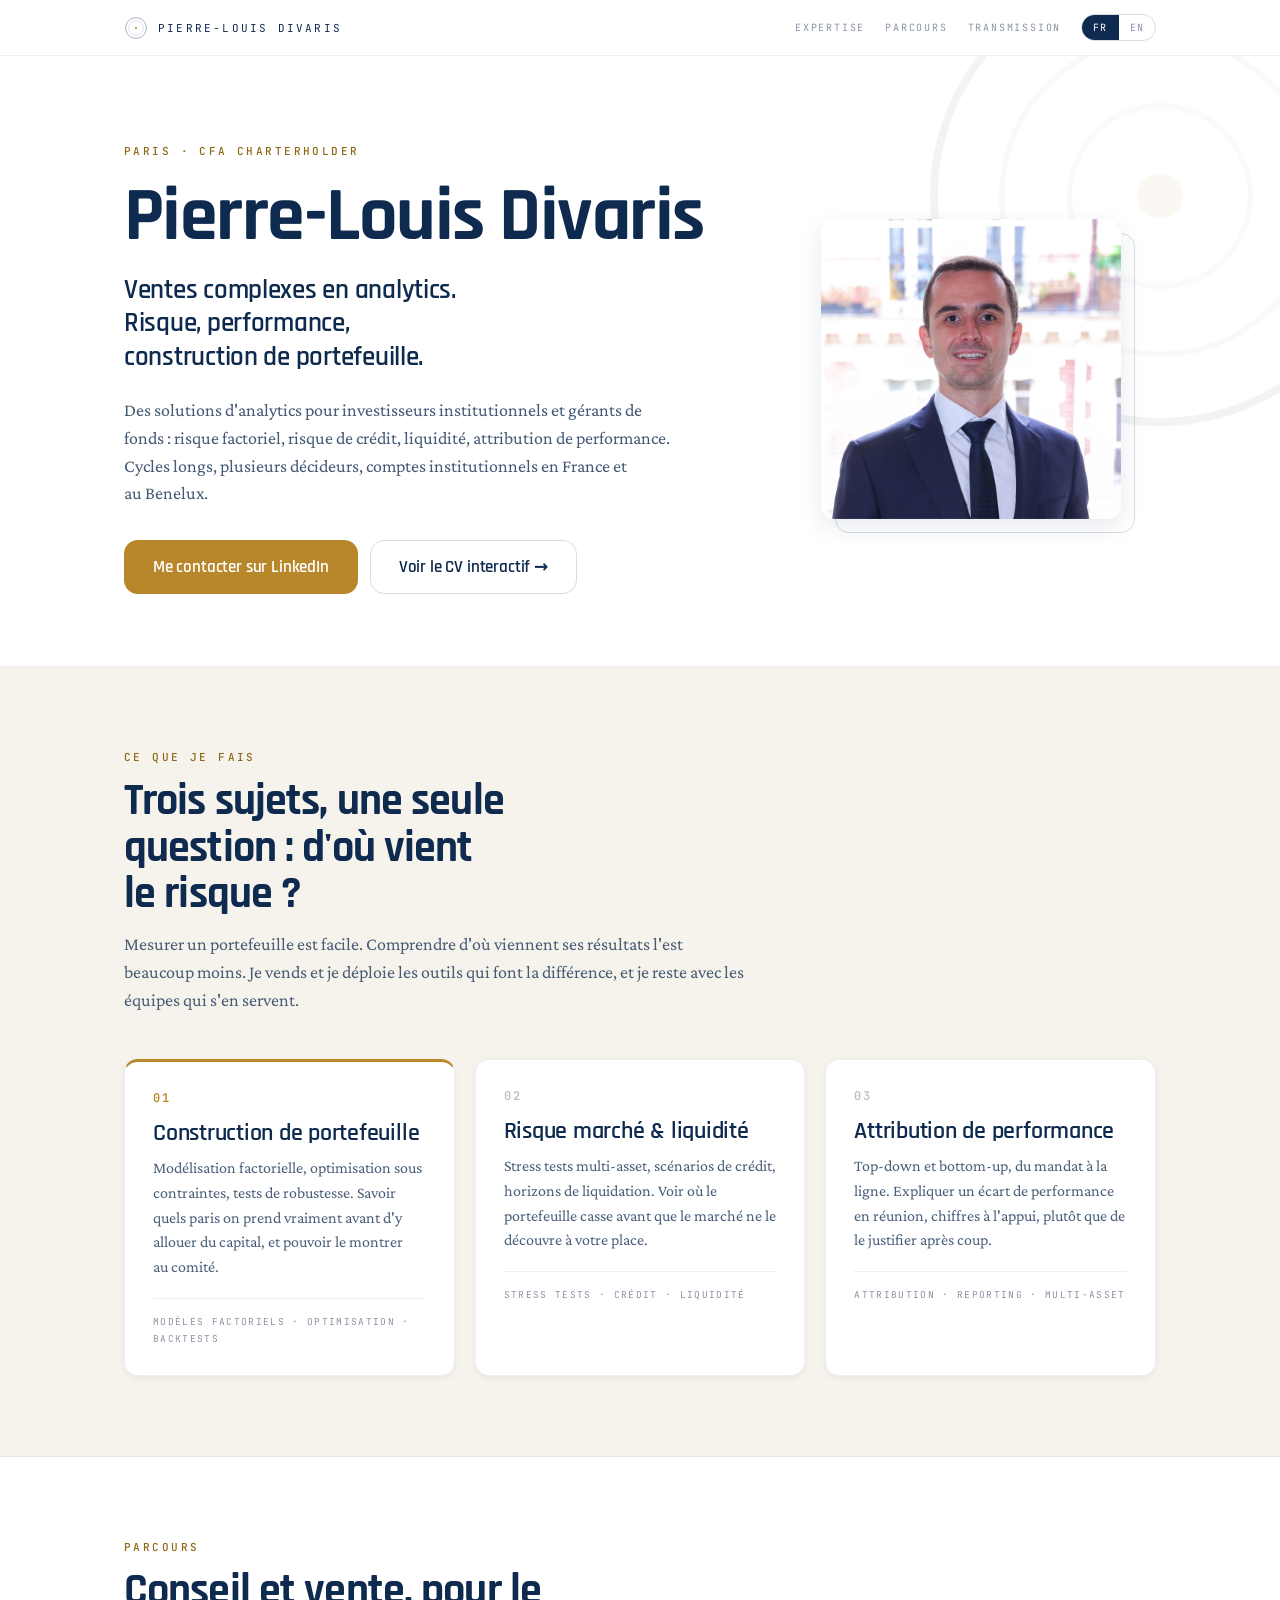
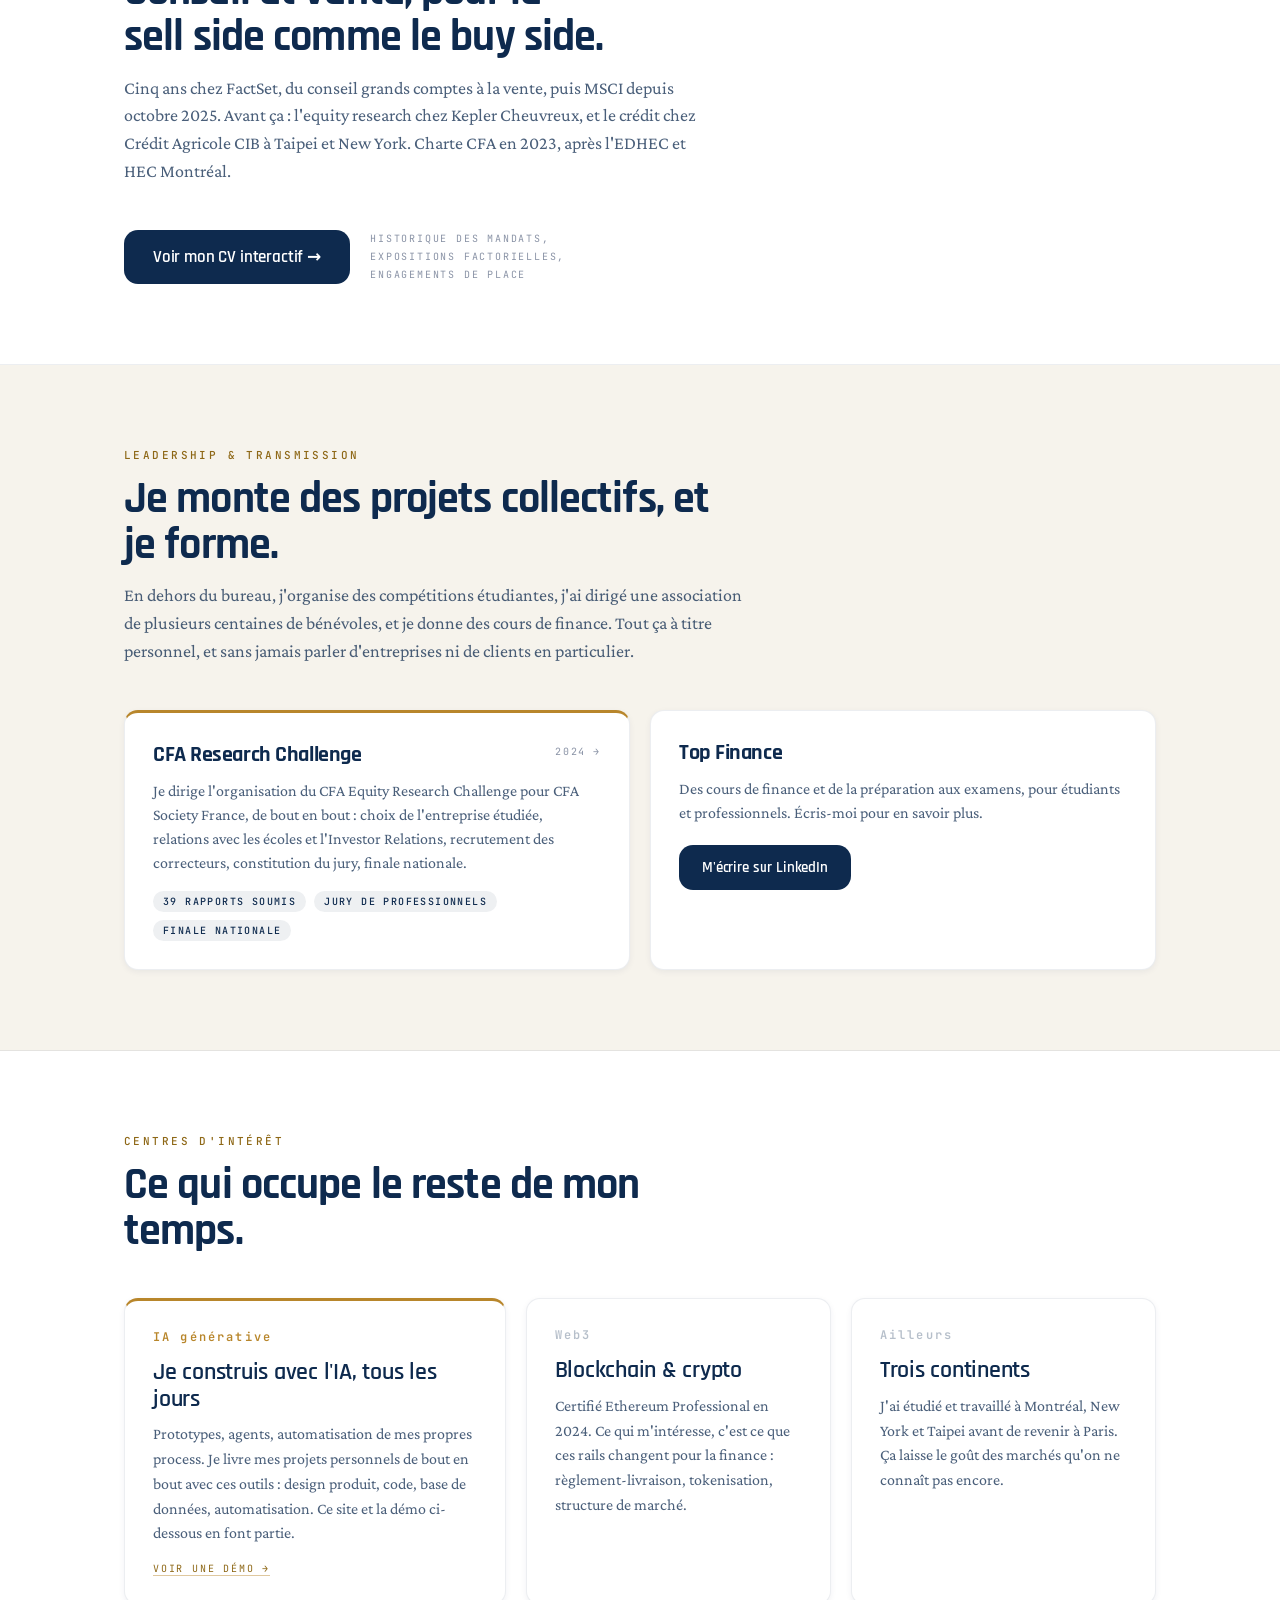
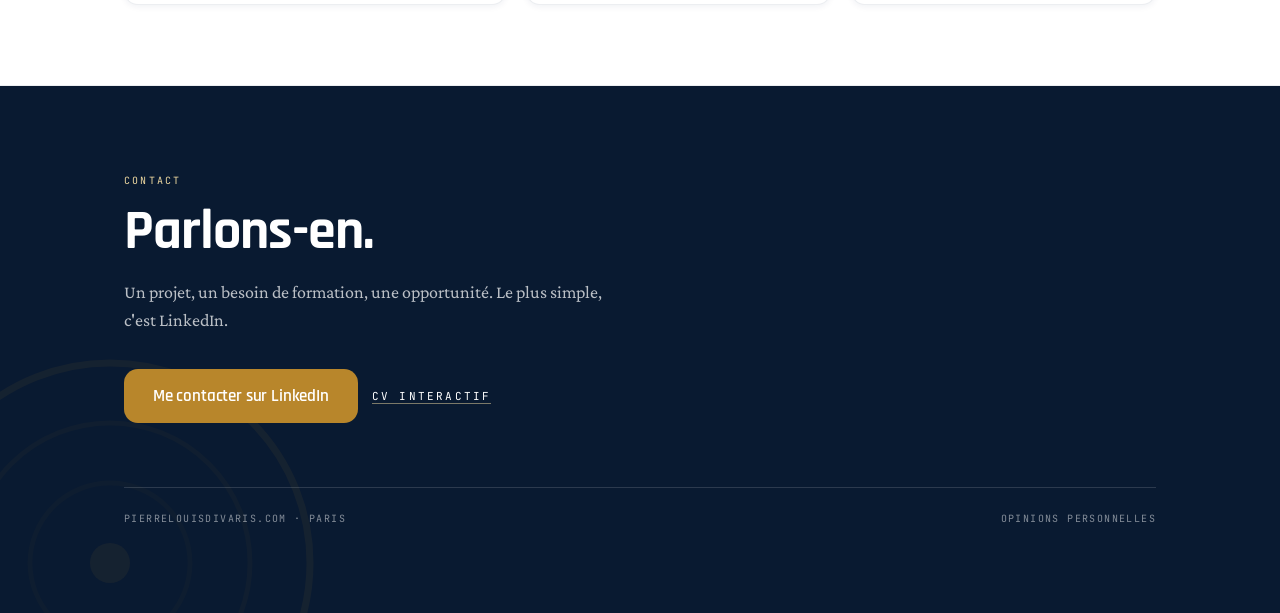
==== commit ade4ba67: "Parcours condensé, section expertise retravaillée, contact par LinkedIn Parcours : la timeline et la" ====
--- a/index.html
+++ b/index.html
@@ -76,11 +76,12 @@
       <p class="hero-line" data-en="Complex sales in analytics. Risk, performance, portfolio construction.">Ventes complexes en analytics. Risque, performance, construction de portefeuille.</p>
       <p class="hero-body" data-en="Analytics solutions for institutional investors and asset managers: factor risk, credit risk, liquidity, performance attribution. Long cycles, several decision-makers, institutional accounts across France and the Benelux.">Des solutions d'analytics pour investisseurs institutionnels et gérants de fonds : risque factoriel, risque de crédit, liquidité, attribution de performance. Cycles longs, plusieurs décideurs, comptes institutionnels en France et au Benelux.</p>
       <div class="hero-actions">
-        <button type="button" class="pl-btn pl-btn--primary pl-btn--lg" data-open-contact data-en="Email me">M'écrire</button>
+        <a class="plain" href="https://www.linkedin.com/in/pierrelouisdivaris/" target="_blank" rel="noopener">
+          <span class="pl-btn pl-btn--primary pl-btn--lg" data-en="Get in touch on LinkedIn">Me contacter sur LinkedIn</span>
+        </a>
         <a class="plain" href="fiche.html">
           <span class="pl-btn pl-btn--ghost pl-btn--lg" data-en="View my interactive CV →">Voir le CV interactif →</span>
         </a>
-        <a class="link-mono" href="https://www.linkedin.com/in/pierrelouisdivaris/" target="_blank" rel="noopener">LinkedIn</a>
       </div>
     </div>
 
@@ -98,23 +99,26 @@
   <div class="wrap">
     <span class="pl-eyebrow" data-en="What I do">Ce que je fais</span>
     <h2 data-en="Three subjects, one question: where does the risk come from?" style="max-width: 22ch">Trois sujets, une seule question&nbsp;: d'où vient le&nbsp;risque&nbsp;?</h2>
-    <p class="section-intro" data-en="I sell and deploy the tools that let an investment team understand its portfolio, not just measure it.">Je vends et je déploie les outils qui permettent à une équipe de gestion de comprendre son portefeuille, et pas seulement de le mesurer.</p>
+    <p class="section-intro" data-en="Measuring a portfolio is easy. Understanding where its results come from is not. I sell and deploy the tools that close that gap, and I stay with the teams that use them.">Mesurer un portefeuille est facile. Comprendre d'où viennent ses résultats l'est beaucoup moins. Je vends et je déploie les outils qui font la différence, et je reste avec les équipes qui s'en servent.</p>
 
     <div class="grid-3" data-cols>
       <article class="pl-card pl-card--accent">
         <div class="card-index card-index--gold">01</div>
         <h3 class="card-title" data-en="Portfolio construction">Construction de portefeuille</h3>
-        <p class="card-text" data-en="Factor modelling, optimisation, robustness testing. Know where risk comes from before allocating capital to it.">Modélisation factorielle, optimisation, tests de robustesse. Savoir d'où vient le risque avant d'y allouer du capital.</p>
+        <p class="card-text" data-en="Factor modelling, optimisation under constraints, robustness testing. Knowing which bets you are actually taking before allocating capital to them, and being able to show it to the committee.">Modélisation factorielle, optimisation sous contraintes, tests de robustesse. Savoir quels paris on prend vraiment avant d'y allouer du capital, et pouvoir le montrer au comité.</p>
+        <p class="card-tags" data-en="Factor models · Optimisation · Backtests">Modèles factoriels · Optimisation · Backtests</p>
       </article>
       <article class="pl-card">
         <div class="card-index">02</div>
         <h3 class="card-title" data-en="Market &amp; liquidity risk">Risque marché &amp; liquidité</h3>
-        <p class="card-text" data-en="Multi-asset stress tests, scenarios, credit. Seeing the vulnerabilities before the market reveals them.">Multi-asset, stress tests, scénarios de crédit. Voir où sont les vulnérabilités avant que le marché ne les révèle.</p>
+        <p class="card-text" data-en="Multi-asset stress tests, credit scenarios, liquidation horizons. Seeing where a portfolio breaks before the market finds out for you.">Stress tests multi-asset, scénarios de crédit, horizons de liquidation. Voir où le portefeuille casse avant que le marché ne le découvre à votre place.</p>
+        <p class="card-tags" data-en="Stress tests · Credit · Liquidity">Stress tests · Crédit · Liquidité</p>
       </article>
       <article class="pl-card">
         <div class="card-index">03</div>
         <h3 class="card-title" data-en="Performance attribution">Attribution de performance</h3>
-        <p class="card-text" data-en="Top-down and bottom-up. Explaining a performance gap line by line, and being able to defend it in front of a committee.">Top-down et bottom-up. Expliquer un écart de performance ligne à ligne, et pouvoir le défendre devant un comité.</p>
+        <p class="card-text" data-en="Top-down and bottom-up, from the mandate down to the line. Explaining a performance gap in the meeting, with the numbers, instead of justifying it afterwards.">Top-down et bottom-up, du mandat à la ligne. Expliquer un écart de performance en réunion, chiffres à l'appui, plutôt que de le justifier après coup.</p>
+        <p class="card-tags" data-en="Attribution · Reporting · Multi-asset">Attribution · Reporting · Multi-asset</p>
       </article>
     </div>
   </div>
@@ -122,72 +126,16 @@
 
 
 <section class="section" id="parcours">
-  <div class="wrap path-grid" data-split>
-    <div>
-      <span class="pl-eyebrow" data-en="Track record">Parcours</span>
-      <h2 data-en="Consulting and sales, for the sell side and the buy side.">Conseil et vente, pour le sell side comme le buy side.</h2>
-
-      <div class="timeline">
-        <div class="job job--current">
-          <div class="job-date" data-en="Oct. 2025 →">OCT. 2025 →</div>
-          <div>
-            <div class="job-role" data-en="Senior Associate, Analytics Sales">Senior Associate, Analytics Sales</div>
-            <span class="pl-label">MSCI · Paris</span>
-            <p data-en="Complex sales of analytics solutions to institutional investors and asset managers: factor risk, credit and liquidity risk, performance attribution, multi-asset. Long cycles, with investment, risk and operations teams.">Vente complexe de solutions d'analytics aux institutionnels et gérants de fonds : risque factoriel, risque de crédit et de liquidité, attribution de performance, multi-asset. Cycles longs, auprès des équipes de gestion, de risque et des opérations.</p>
-          </div>
-        </div>
-        <div class="job">
-          <div class="job-date" data-en="Jul. 2020 – Oct. 2025">JUIL. 2020 – OCT. 2025</div>
-          <div>
-            <div class="job-role" data-en="Asset Management Sales Specialist">Asset Management Sales Specialist</div>
-            <span class="pl-label">FactSet · Paris</span>
-            <p data-en="Three roles in five years: senior consultant on French key accounts, strategic consultant on Swiss key accounts, then Asset Management Sales Specialist. Multi-asset risk and performance analysis, financial and ESG reporting, data and API integrations.">Trois postes en cinq ans : consultant senior grands comptes France, consultant stratégique grands comptes Suisse, puis Asset Management Sales Specialist. Analyse de risque et de performance multi-asset, reporting financier et extra-financier, intégrations données et API.</p>
-          </div>
-        </div>
-        <div class="job">
-          <div class="job-date">2019</div>
-          <div>
-            <div class="job-role" data-en="Intern — Equity Research">Stage — Equity Research</div>
-            <span class="pl-label">Kepler Cheuvreux · Paris</span>
-            <p data-en="Investment cases on European equities and daily market notes for a private-banking network.">Cas d'investissement sur valeurs européennes et notes de marché quotidiennes pour un réseau de banques privées.</p>
-          </div>
-        </div>
-        <div class="job">
-          <div class="job-date">2017–18</div>
-          <div>
-            <div class="job-role" data-en="Summer Analyst, coverage &amp; financing">Summer Analyst, coverage &amp; financements</div>
-            <span class="pl-label">Crédit Agricole CIB · Taipei · New York</span>
-            <p data-en="Credit analysis of Asian multinationals and portfolio reviews in Taipei; credit files and short-term financing in New York.">Analyse crédit de multinationales asiatiques et revues de portefeuille à Taipei ; dossiers de crédit et financements court terme à New York.</p>
-          </div>
-        </div>
-      </div>
-    </div>
-
-    <div>
-      <div class="pl-card pl-card--paper">
-        <span class="pl-label edu-title" data-en="Education &amp; credentials">Formation &amp; titres</span>
-        <div class="edu-list">
-          <div>
-            <div class="edu-name">CFA Institute</div>
-            <div class="edu-meta" data-en="CFA charterholder, 2023">Titulaire de la charte CFA, 2023</div>
-          </div>
-          <div class="edu-rule"></div>
-          <div>
-            <div class="edu-name">MSc Corporate Finance &amp; Banking</div>
-            <div class="edu-meta">EDHEC Business School · 2019<br><span data-en="Honors · Dean's list · top 10% of class">Honors · Dean's list · top 10 % de la promotion</span></div>
-          </div>
-          <div class="edu-rule"></div>
-          <div>
-            <div class="edu-name" data-en="Trilingual BBA, finance major">BBA trilingue, spécialisation finance</div>
-            <div class="edu-meta">HEC Montréal · 2018<br><span data-en="Taught in French, English and Spanish · VP of the student association">Enseigné en français, anglais et espagnol · VP de l'association étudiante</span></div>
-          </div>
-          <div class="edu-rule"></div>
-          <div>
-            <div class="edu-name">Certified Ethereum Professional</div>
-            <div class="edu-meta">C4 · 2024</div>
-          </div>
-        </div>
-      </div>
+  <div class="wrap">
+    <span class="pl-eyebrow" data-en="Track record">Parcours</span>
+    <h2 data-en="Consulting and sales, for the sell side and the buy side." style="max-width: 20ch">Conseil et vente, pour le sell side comme le buy side.</h2>
+    <p class="section-intro" data-en="Five years at FactSet, from key-account consulting to sales, then MSCI since October 2025. Before that: equity research at Kepler Cheuvreux, and credit at Crédit Agricole CIB in Taipei and New York. CFA charter in 2023, after EDHEC and HEC Montréal.">Cinq ans chez FactSet, du conseil grands comptes à la vente, puis MSCI depuis octobre 2025. Avant ça : l'equity research chez Kepler Cheuvreux, et le crédit chez Crédit Agricole CIB à Taipei et New York. Charte CFA en 2023, après l'EDHEC et HEC Montréal.</p>
+
+    <div class="section-cta">
+      <a class="plain" href="fiche.html">
+        <span class="pl-btn pl-btn--secondary pl-btn--lg" data-en="See my interactive CV →">Voir mon CV interactif →</span>
+      </a>
+      <span class="pl-label" data-en="Mandate history, factor exposures, community engagements">Historique des mandats, expositions factorielles, engagements de place</span>
     </div>
   </div>
 </section>
@@ -218,7 +166,9 @@
           <h3>Top Finance</h3>
         </div>
         <p class="card-body card-body--cta" data-en="Finance courses and exam prep, for students and professionals. Email me to find out more.">Des cours de finance et de la préparation aux examens, pour étudiants et professionnels. Écris-moi pour en savoir plus.</p>
-        <button type="button" class="pl-btn pl-btn--secondary" data-open-contact data-subject="course" data-en="Contact me">Me contacter</button>
+        <a class="plain" href="https://www.linkedin.com/in/pierrelouisdivaris/" target="_blank" rel="noopener">
+          <span class="pl-btn pl-btn--secondary" data-en="Message me on LinkedIn">M'écrire sur LinkedIn</span>
+        </a>
       </article>
 
     </div>
@@ -267,11 +217,12 @@
   <div class="wrap">
     <div class="pl-label contact-eyebrow">Contact</div>
     <h2 data-en="Let's talk.">Parlons-en.</h2>
-    <p data-en="A project, a training need, an opportunity. Email is still the most direct route.">Un projet, un besoin de formation, une opportunité. Le mail reste le plus direct.</p>
+    <p data-en="A project, a training need, an opportunity. LinkedIn is the simplest way to reach me.">Un projet, un besoin de formation, une opportunité. Le plus simple, c'est LinkedIn.</p>
 
     <div class="contact-actions">
-      <button type="button" class="pl-btn pl-btn--primary pl-btn--lg" data-open-contact data-en="Write to me">M'écrire</button>
-      <a class="link-mono" href="https://www.linkedin.com/in/pierrelouisdivaris/" target="_blank" rel="noopener">LinkedIn</a>
+      <a class="plain" href="https://www.linkedin.com/in/pierrelouisdivaris/" target="_blank" rel="noopener">
+        <span class="pl-btn pl-btn--primary pl-btn--lg" data-en="Get in touch on LinkedIn">Me contacter sur LinkedIn</span>
+      </a>
       <a class="link-mono" href="fiche.html" data-en="Interactive CV">CV interactif</a>
     </div>
 
@@ -284,54 +235,6 @@
 
 </main>
 
-<!-- Boîte de contact. Le <dialog> natif gère le focus, Échap et le fond. -->
-<dialog id="contact-dialog" aria-labelledby="contact-dialog-title">
-  <form method="dialog" class="dialog-close-form">
-    <button value="close" aria-label="Fermer" data-en-aria="Close">&times;</button>
-  </form>
-
-  <div class="dialog-body">
-    <span class="pl-eyebrow" data-en="Write to me">M'écrire</span>
-    <h2 id="contact-dialog-title" data-en="What can I do for you?">Qu'est-ce que je peux faire pour vous&nbsp;?</h2>
-
-    <form id="contact-form" novalidate>
-      <label for="cf-name" data-en="Your name">Votre nom</label>
-      <input id="cf-name" name="name" type="text" autocomplete="name" required>
-
-      <label for="cf-email" data-en="Your email">Votre email</label>
-      <input id="cf-email" name="email" type="email" autocomplete="email" required>
-
-      <label for="cf-subject" data-en="Subject">Sujet</label>
-      <select id="cf-subject" name="subject">
-        <option value="opportunity" data-en="An opportunity">Une opportunité</option>
-        <option value="portfolio" data-en="A portfolio question">Une question sur un portefeuille</option>
-        <option value="course" data-en="Finance courses">Des cours de finance</option>
-        <option value="other" data-en="Something else">Autre chose</option>
-      </select>
-
-      <label for="cf-message" data-en="Your message">Votre message</label>
-      <textarea id="cf-message" name="message" rows="5" required></textarea>
-
-      <!-- Piège à robots : invisible pour un humain, rempli par les spammeurs. -->
-      <div class="hp" aria-hidden="true">
-        <label for="cf-company">Ne pas remplir</label>
-        <input id="cf-company" name="company" type="text" tabindex="-1" autocomplete="off">
-      </div>
-
-      <p class="form-error" id="cf-error" role="alert" hidden></p>
-
-      <button type="submit" class="pl-btn pl-btn--primary pl-btn--lg" data-en="Send">Envoyer</button>
-      <p class="form-note" data-en="Goes straight to my inbox. I answer within a couple of days.">Ça arrive directement dans ma boîte mail. Je réponds sous deux ou trois jours.</p>
-    </form>
-
-    <div id="contact-sent" hidden>
-      <p class="sent-title" data-en="Message sent.">Message envoyé.</p>
-      <p class="sent-body" data-en="Thanks — I'll get back to you shortly.">Merci, je reviens vers vous rapidement.</p>
-      <button type="button" class="pl-btn pl-btn--ghost" data-close-contact data-en="Close">Fermer</button>
-    </div>
-  </div>
-</dialog>
-
 <script src="assets/js/site.js"></script>
 </body>
 </html>
--- a/assets/css/site.css
+++ b/assets/css/site.css
@@ -290,6 +290,9 @@
   text-wrap: pretty;
 }
 
+.section-cta { display: flex; flex-wrap: wrap; gap: 16px 20px; align-items: center; }
+.section-cta .pl-label { max-width: 34ch; line-height: 1.8; }
+
 .grid-3 { display: grid; grid-template-columns: repeat(3, 1fr); gap: 20px; }
 .grid-2 { display: grid; grid-template-columns: 1fr 1fr; gap: 20px; }
 .grid-interests { display: grid; grid-template-columns: 1.25fr 1fr 1fr; gap: 20px; }
@@ -297,12 +300,25 @@
 /* Expertise + interest cards share the numbered-label / title / body shape. */
 .card-index {
   font-family: var(--pl-font-mono);
-  font-size: 10px;
-  letter-spacing: .22em;
+  font-size: 12px;
+  font-weight: 600;
+  letter-spacing: .18em;
+  color: rgba(14, 42, 78, .3);
+}
+.card-index--gold { color: var(--pl-gold); }
+
+/* Les outils derrière la promesse, en petit sous le texte de la carte. */
+.card-tags {
+  font-family: var(--pl-font-mono);
+  font-size: 9.5px;
+  letter-spacing: .14em;
   text-transform: uppercase;
   color: var(--pl-muted);
-}
-.card-index--gold { color: var(--pl-gold-deep); }
+  margin: 18px 0 0;
+  padding-top: 14px;
+  border-top: 1px solid var(--pl-border);
+  line-height: 1.8;
+}
 .card-title {
   font-weight: 600;
   font-size: 24px;
@@ -330,58 +346,6 @@
   margin: 0;
   text-wrap: pretty;
 }
-
-
-/* ============================================================
-   Parcours — timeline + education card
-   ============================================================ */
-
-.path-grid {
-  padding-top: 80px;
-  padding-bottom: 80px;
-  display: grid;
-  grid-template-columns: 1.35fr 1fr;
-  gap: 64px;
-}
-.path-grid h2 { margin: 14px 0 36px; }
-
-.timeline { display: flex; flex-direction: column; }
-.job {
-  display: grid;
-  grid-template-columns: 104px 1fr;
-  gap: 20px;
-  padding: 22px 0;
-  border-top: 1px solid var(--pl-border);
-}
-.job:last-child { border-bottom: 1px solid var(--pl-border); }
-.job-date {
-  font-family: var(--pl-font-mono);
-  font-size: 11px;
-  letter-spacing: .12em;
-  color: var(--pl-muted);
-  padding-top: 4px;
-}
-.job--current .job-date { color: var(--pl-gold-deep); }
-.job-role {
-  font-family: var(--pl-font-display);
-  font-weight: 600;
-  font-size: 21px;
-  letter-spacing: -0.01em;
-}
-.job .pl-label { display: block; margin: 6px 0 8px; }
-.job p {
-  font-size: 16px;
-  line-height: 1.5;
-  color: var(--pl-prose-soft);
-  margin: 0;
-  text-wrap: pretty;
-}
-
-.edu-title { display: block; margin-bottom: 20px; color: var(--pl-gold-deep); letter-spacing: .22em; }
-.edu-list { display: flex; flex-direction: column; gap: 18px; }
-.edu-name { font-family: var(--pl-font-display); font-weight: 600; font-size: 18px; }
-.edu-meta { font-size: 15px; color: rgba(14, 42, 78, .7); line-height: 1.45; }
-.edu-rule { height: 1px; background: var(--pl-border-strong); }
 
 
 /* ============================================================
@@ -457,106 +421,6 @@
 
 
 /* ============================================================
-   Boîte de contact
-   ============================================================ */
-
-#contact-dialog {
-  width: min(520px, calc(100vw - 32px));
-  padding: 0;
-  border: 1px solid var(--pl-border-strong);
-  border-radius: var(--pl-radius-lg);
-  background: var(--pl-white);
-  color: var(--pl-navy);
-  box-shadow: 0 24px 64px rgba(14, 42, 78, .28);
-  overflow: visible;
-}
-#contact-dialog::backdrop { background: rgba(9, 26, 49, .55); backdrop-filter: blur(3px); }
-
-.dialog-close-form { margin: 0; }
-.dialog-close-form button {
-  position: absolute;
-  top: 10px;
-  right: 12px;
-  width: 34px;
-  height: 34px;
-  border: none;
-  border-radius: var(--pl-radius-pill);
-  background: transparent;
-  color: var(--pl-muted);
-  font-size: 26px;
-  line-height: 1;
-  cursor: pointer;
-}
-.dialog-close-form button:hover { background: var(--pl-paper); color: var(--pl-navy); }
-
-.dialog-body { padding: 30px 30px 28px; }
-.dialog-body h2 {
-  font-family: var(--pl-font-display);
-  font-weight: 700;
-  font-size: 27px;
-  line-height: 1.1;
-  letter-spacing: var(--pl-track-tight);
-  margin: 12px 0 22px;
-}
-
-#contact-form label {
-  display: block;
-  font-family: var(--pl-font-mono);
-  font-size: 10px;
-  letter-spacing: .16em;
-  text-transform: uppercase;
-  color: var(--pl-muted);
-  margin-bottom: 6px;
-}
-#contact-form input,
-#contact-form select,
-#contact-form textarea {
-  width: 100%;
-  font-family: var(--pl-font-body);
-  font-size: 16px;
-  color: var(--pl-navy);
-  background: var(--pl-white);
-  padding: 11px 13px;
-  margin-bottom: 16px;
-  border: 1px solid var(--pl-border-strong);
-  border-radius: var(--pl-radius-md);
-  transition: border-color var(--pl-dur-fast) var(--pl-ease);
-}
-#contact-form textarea { resize: vertical; min-height: 110px; line-height: 1.45; }
-#contact-form input:focus,
-#contact-form select:focus,
-#contact-form textarea:focus { border-color: var(--pl-gold); }
-#contact-form input[aria-invalid='true'],
-#contact-form textarea[aria-invalid='true'] { border-color: #B93A28; }
-#contact-form button[type='submit'] { width: 100%; margin-top: 4px; }
-
-/* Le champ que seuls les robots remplissent. */
-.hp { position: absolute; left: -9999px; width: 1px; height: 1px; overflow: hidden; }
-
-.form-error {
-  font-size: 15px;
-  line-height: 1.45;
-  color: #B93A28;
-  margin: 0 0 14px;
-}
-.form-note {
-  font-size: 14px;
-  line-height: 1.45;
-  color: var(--pl-muted);
-  margin: 14px 0 0;
-  text-align: center;
-  text-wrap: pretty;
-}
-.sent-title {
-  font-family: var(--pl-font-display);
-  font-weight: 600;
-  font-size: 22px;
-  margin: 0 0 8px;
-}
-.sent-body { font-size: 16px; line-height: 1.5; color: var(--pl-prose); margin: 0 0 22px; }
-
-
-/* ============================================================
    Responsive — verified down to 380px
    ============================================================ */
 
@@ -567,22 +431,11 @@
 @media (max-width: 860px) {
   [data-split], [data-cols] { grid-template-columns: 1fr !important; }
   .hero-grid { gap: 40px; }
-  .path-grid { gap: 40px; }
 }
 
 @media (max-width: 640px) {
   .site-nav { display: none; }
-
-  /* The email is one 30-character token — shrink it, and let it break if it
-     still doesn't fit rather than pushing the page sideways. */
-  .contact-actions .pl-btn {
-    font-size: 15px;
-    padding: 14px 18px;
-    max-width: 100%;
-    white-space: normal;
-    overflow-wrap: anywhere;
-  }
   .hero-grid { padding-top: 56px; padding-bottom: 48px; }
-  .section .wrap, .path-grid { padding-top: 56px; padding-bottom: 56px; }
+  .section .wrap { padding-top: 56px; padding-bottom: 56px; }
   .contact .wrap { padding-top: 64px; padding-bottom: 64px; }
 }
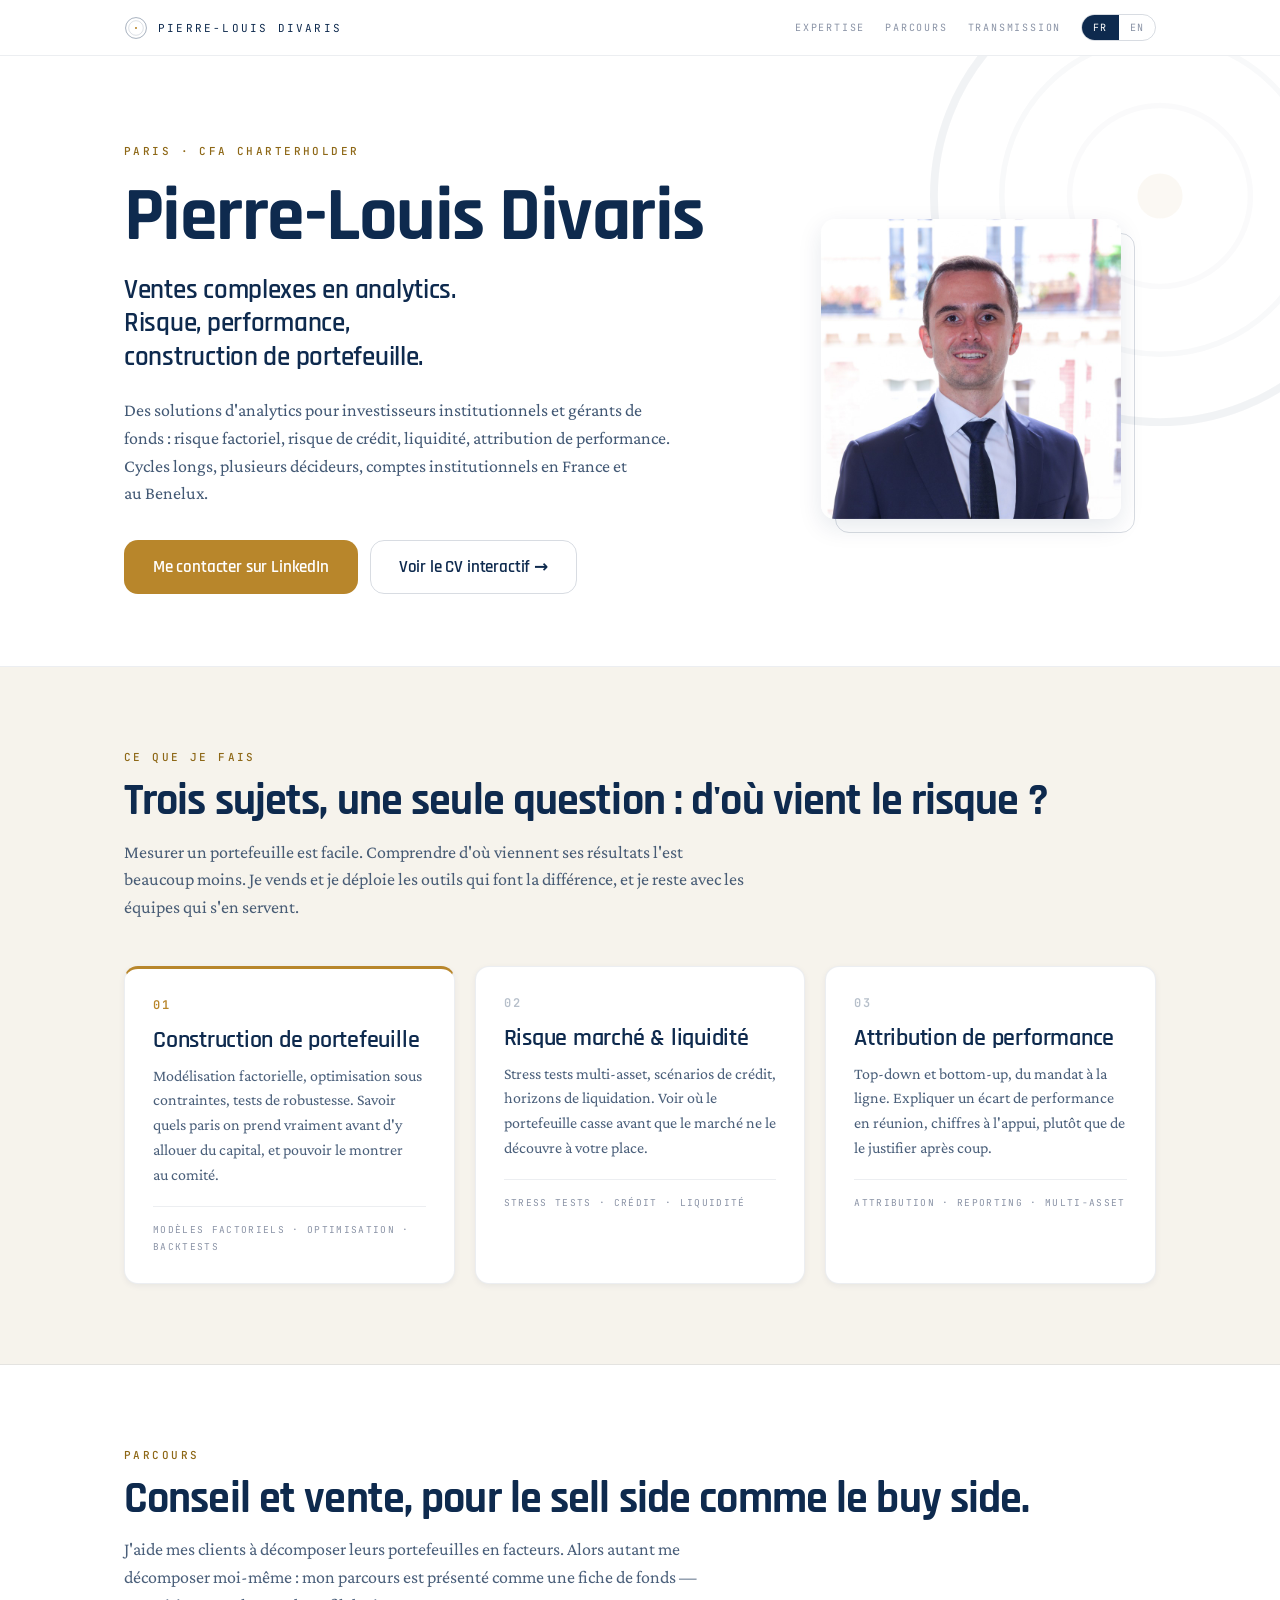
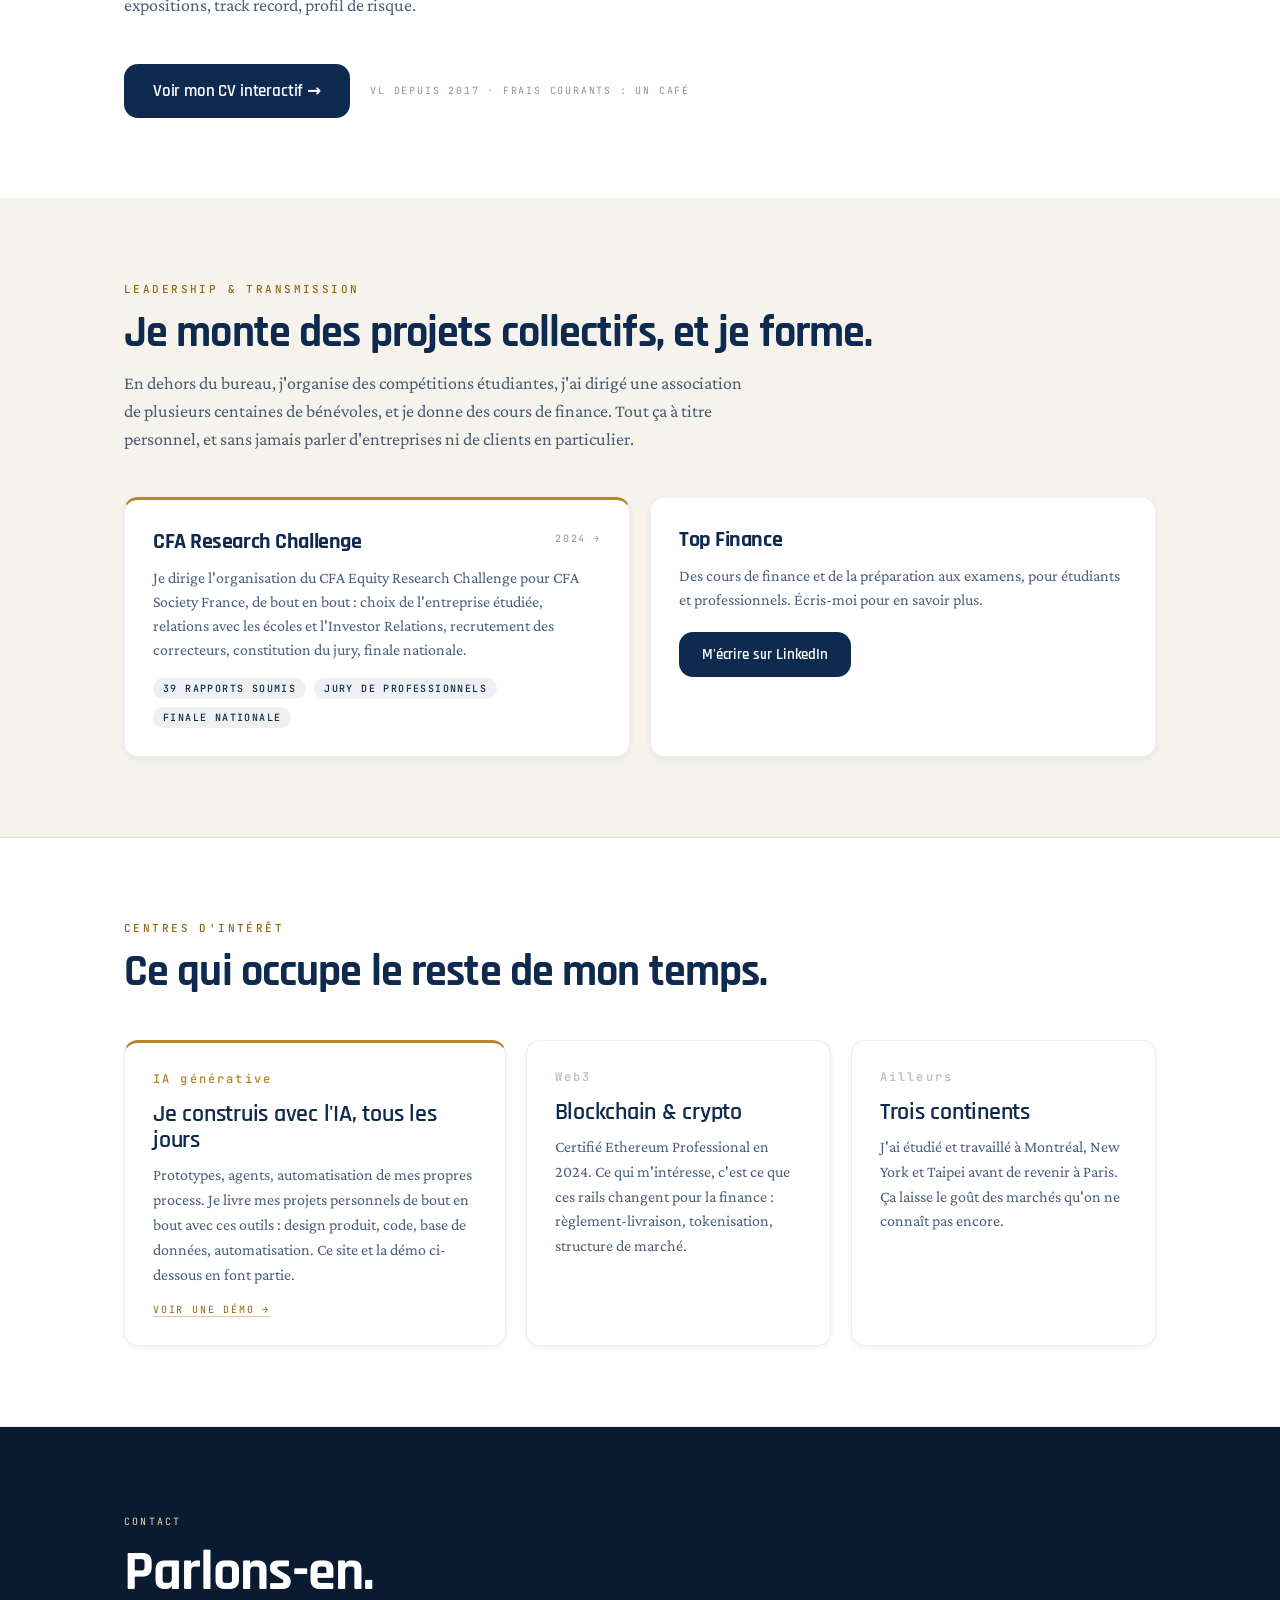
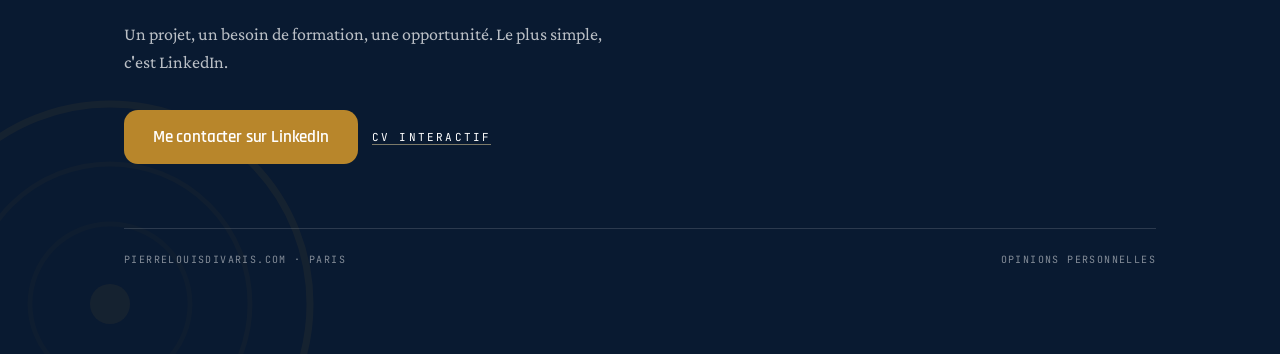
==== commit 343d566a: "Teaser vers la fiche, et titres sur toute la largeur Parcours : le paragraphe résumait le CV au lieu" ====
--- a/index.html
+++ b/index.html
@@ -98,7 +98,7 @@
 <section class="section section--paper" id="expertise">
   <div class="wrap">
     <span class="pl-eyebrow" data-en="What I do">Ce que je fais</span>
-    <h2 data-en="Three subjects, one question: where does the risk come from?" style="max-width: 22ch">Trois sujets, une seule question&nbsp;: d'où vient le&nbsp;risque&nbsp;?</h2>
+    <h2 data-en="Three subjects, one question: where does the risk come from?">Trois sujets, une seule question&nbsp;: d'où vient le&nbsp;risque&nbsp;?</h2>
     <p class="section-intro" data-en="Measuring a portfolio is easy. Understanding where its results come from is not. I sell and deploy the tools that close that gap, and I stay with the teams that use them.">Mesurer un portefeuille est facile. Comprendre d'où viennent ses résultats l'est beaucoup moins. Je vends et je déploie les outils qui font la différence, et je reste avec les équipes qui s'en servent.</p>
 
     <div class="grid-3" data-cols>
@@ -128,14 +128,14 @@
 <section class="section" id="parcours">
   <div class="wrap">
     <span class="pl-eyebrow" data-en="Track record">Parcours</span>
-    <h2 data-en="Consulting and sales, for the sell side and the buy side." style="max-width: 20ch">Conseil et vente, pour le sell side comme le buy side.</h2>
-    <p class="section-intro" data-en="Five years at FactSet, from key-account consulting to sales, then MSCI since October 2025. Before that: equity research at Kepler Cheuvreux, and credit at Crédit Agricole CIB in Taipei and New York. CFA charter in 2023, after EDHEC and HEC Montréal.">Cinq ans chez FactSet, du conseil grands comptes à la vente, puis MSCI depuis octobre 2025. Avant ça : l'equity research chez Kepler Cheuvreux, et le crédit chez Crédit Agricole CIB à Taipei et New York. Charte CFA en 2023, après l'EDHEC et HEC Montréal.</p>
+    <h2 data-en="Consulting and sales, for the sell side and the buy side.">Conseil et vente, pour le sell side comme le buy side.</h2>
+    <p class="section-intro" data-en="I help my clients break portfolios down into factors. So I did the same to myself: my track record reads like a fund factsheet — exposures, NAV since 2017, manager's commentary.">J'aide mes clients à décomposer leurs portefeuilles en facteurs. Alors autant me décomposer moi-même&nbsp;: mon parcours est présenté comme une fiche de fonds — expositions, track record, profil de risque.</p>
 
     <div class="section-cta">
       <a class="plain" href="fiche.html">
         <span class="pl-btn pl-btn--secondary pl-btn--lg" data-en="See my interactive CV →">Voir mon CV interactif →</span>
       </a>
-      <span class="pl-label" data-en="Mandate history, factor exposures, community engagements">Historique des mandats, expositions factorielles, engagements de place</span>
+      <span class="pl-label" data-en="NAV since 2017 · Ongoing charges: one coffee">VL depuis 2017 · Frais courants&nbsp;: un café</span>
     </div>
   </div>
 </section>
@@ -144,7 +144,7 @@
 <section class="section section--paper" id="transmission">
   <div class="wrap">
     <span class="pl-eyebrow" data-en="Leadership &amp; teaching">Leadership &amp; transmission</span>
-    <h2 data-en="I run collective projects, and I teach." style="max-width: 26ch">Je monte des projets collectifs, et je forme.</h2>
+    <h2 data-en="I run collective projects, and I teach.">Je monte des projets collectifs, et je forme.</h2>
     <p class="section-intro" data-en="Outside the office I run student competitions, I led an association of several hundred volunteers, and I teach finance. All in a personal capacity, and never about specific firms or clients.">En dehors du bureau, j'organise des compétitions étudiantes, j'ai dirigé une association de plusieurs centaines de bénévoles, et je donne des cours de finance. Tout ça à titre personnel, et sans jamais parler d'entreprises ni de clients en particulier.</p>
 
     <div class="grid-2" data-cols>
@@ -179,7 +179,7 @@
 <section class="section" id="interets">
   <div class="wrap">
     <span class="pl-eyebrow" data-en="Interests">Centres d'intérêt</span>
-    <h2 data-en="What fills the rest of my time." style="max-width: 26ch; margin-bottom: 44px">Ce qui occupe le reste de mon temps.</h2>
+    <h2 data-en="What fills the rest of my time." style="margin-bottom: 44px">Ce qui occupe le reste de mon temps.</h2>
 
     <div class="grid-interests" data-cols>
       <article class="pl-card pl-card--accent">
--- a/assets/css/site.css
+++ b/assets/css/site.css
@@ -291,7 +291,7 @@
 }
 
 .section-cta { display: flex; flex-wrap: wrap; gap: 16px 20px; align-items: center; }
-.section-cta .pl-label { max-width: 34ch; line-height: 1.8; }
+.section-cta .pl-label { line-height: 1.8; }
 
 .grid-3 { display: grid; grid-template-columns: repeat(3, 1fr); gap: 20px; }
 .grid-2 { display: grid; grid-template-columns: 1fr 1fr; gap: 20px; }
@@ -385,7 +385,6 @@
   font-size: clamp(34px, 5vw, 56px);
   line-height: 1.04;
   margin: 16px 0 18px;
-  max-width: 24ch;
 }
 .contact p {
   font-size: 18px;
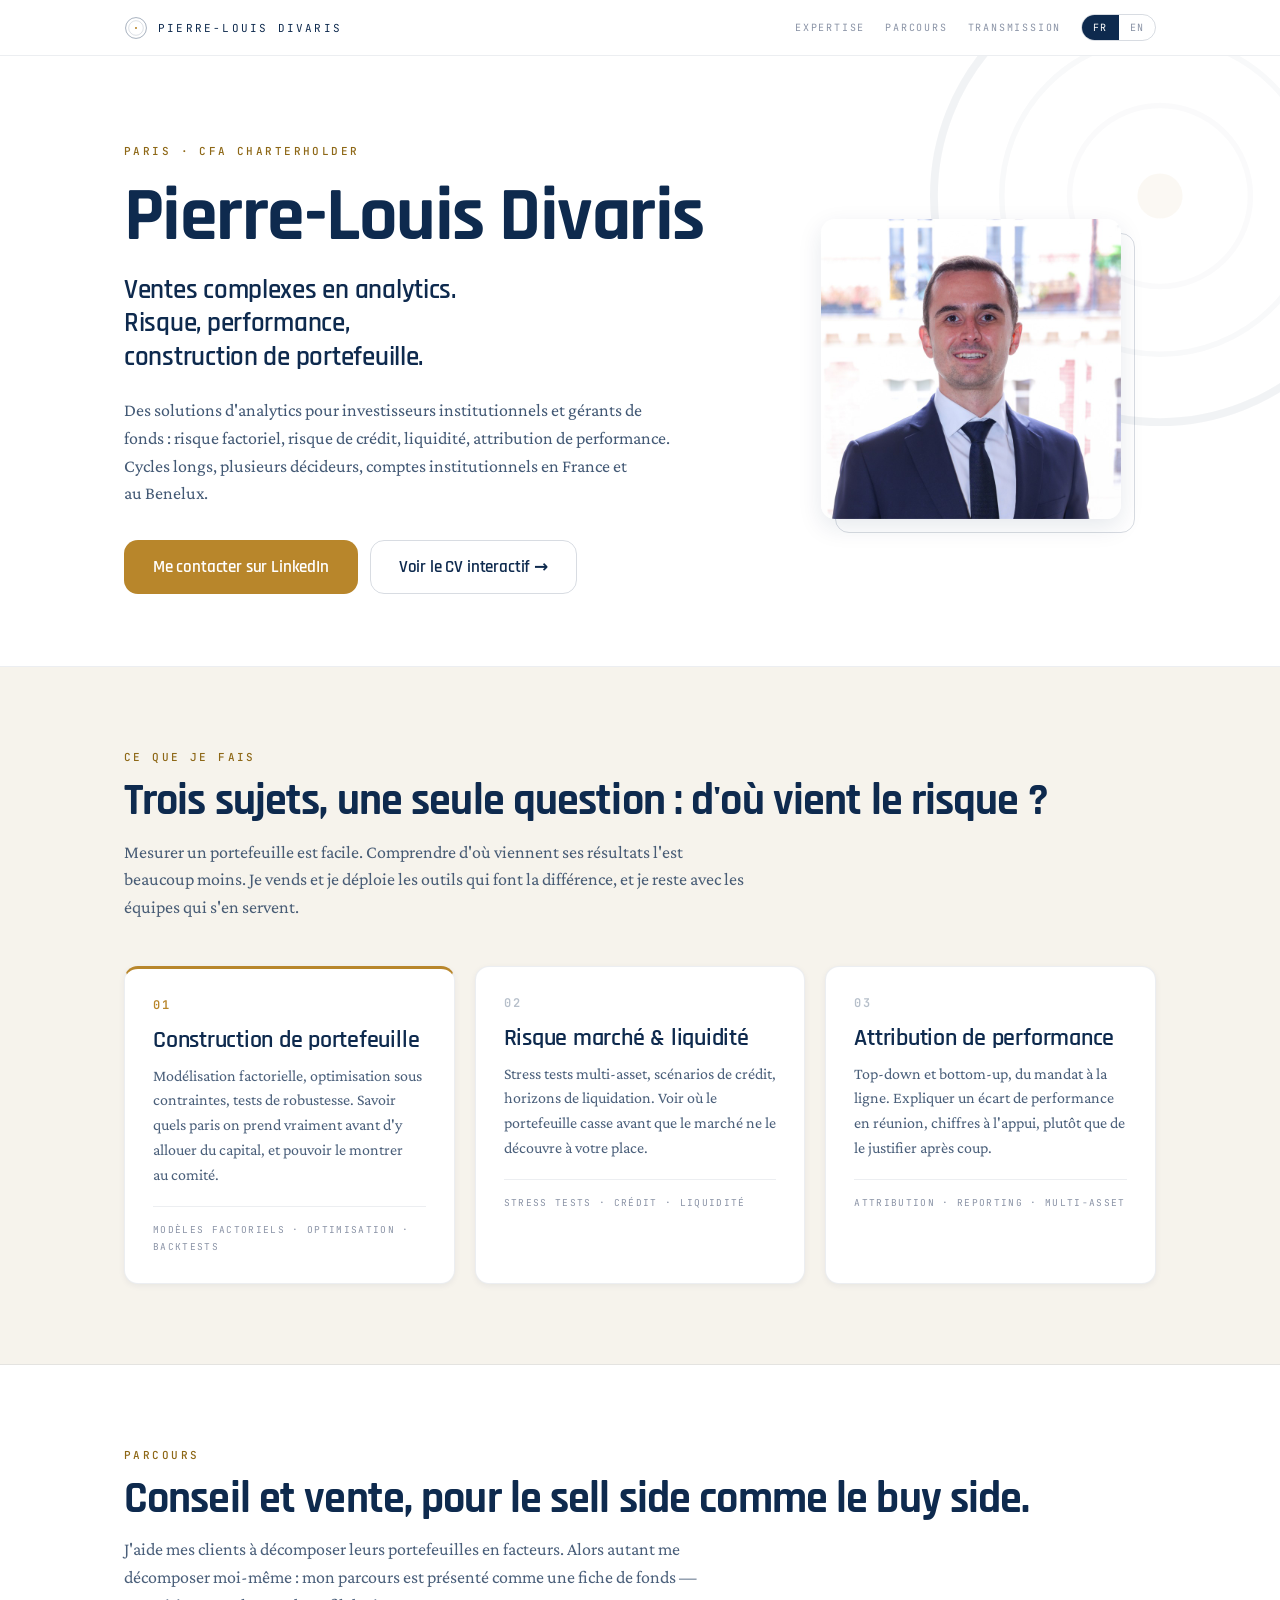
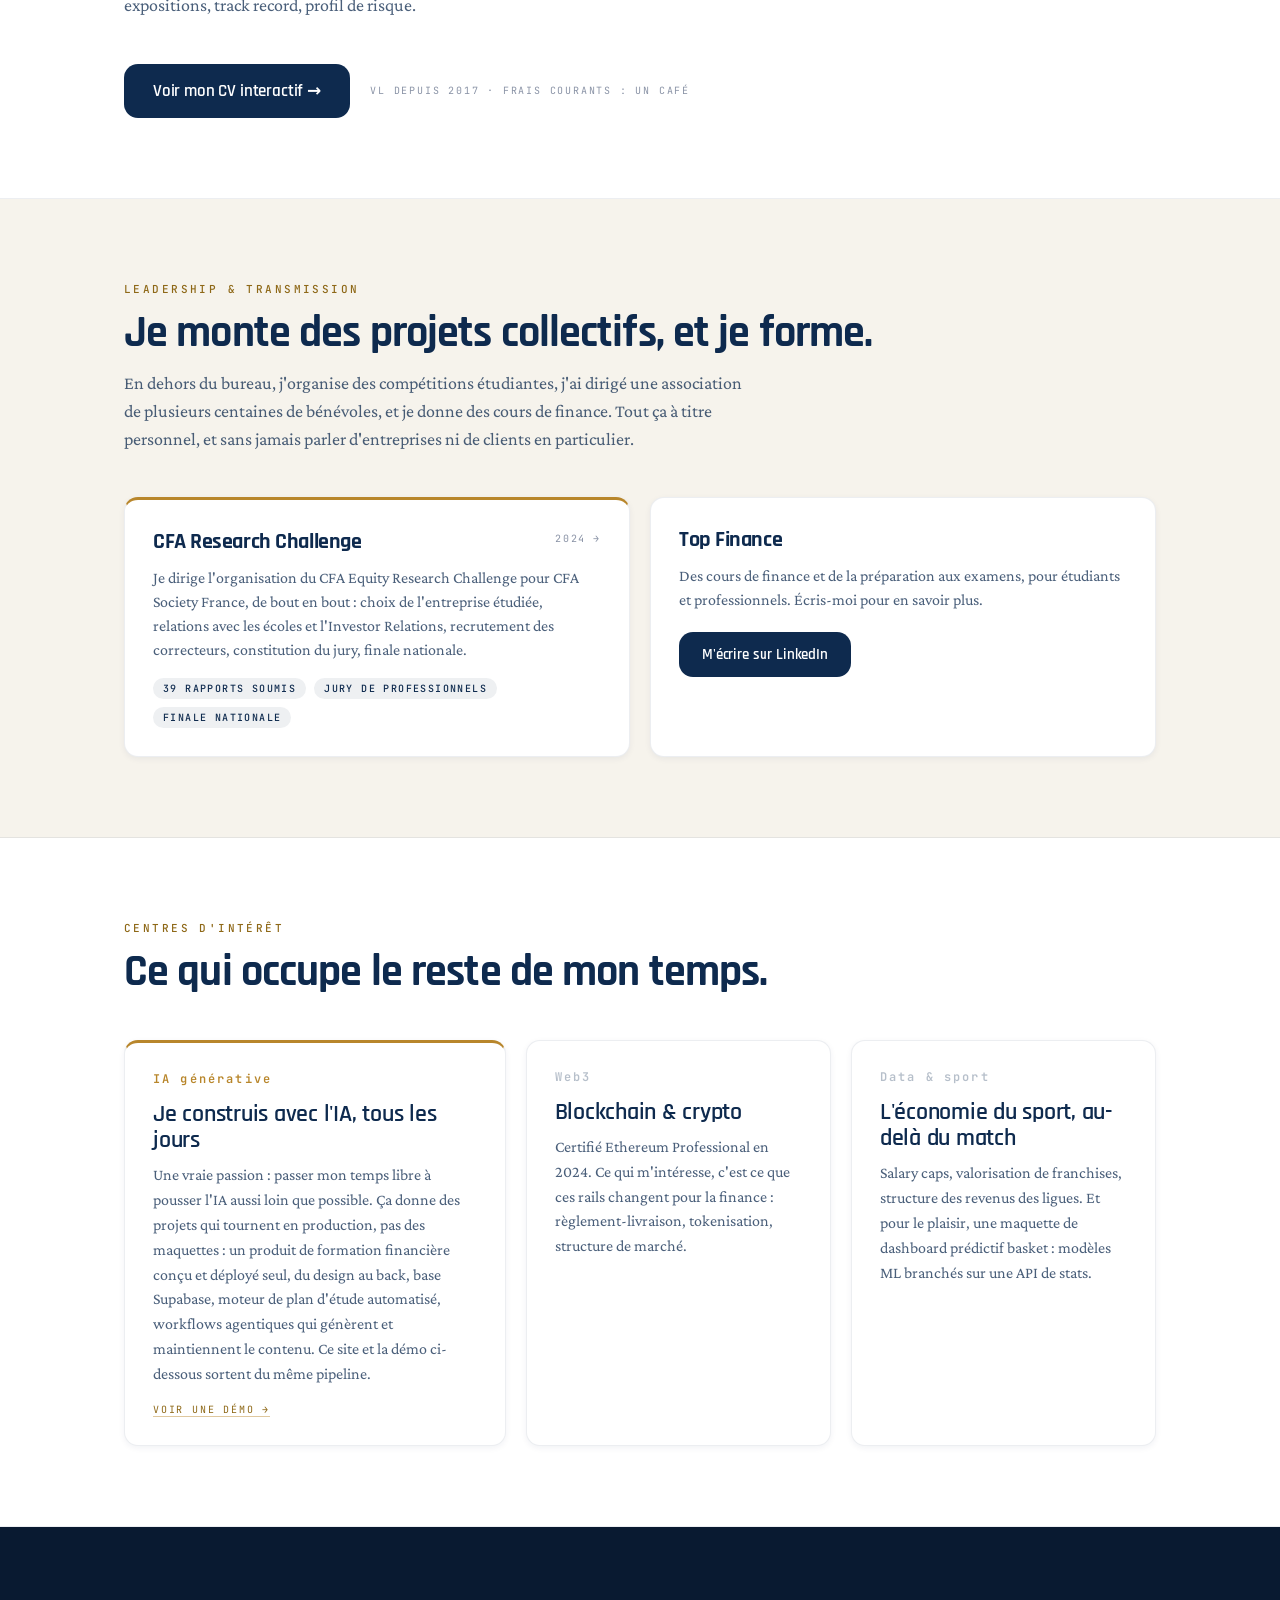
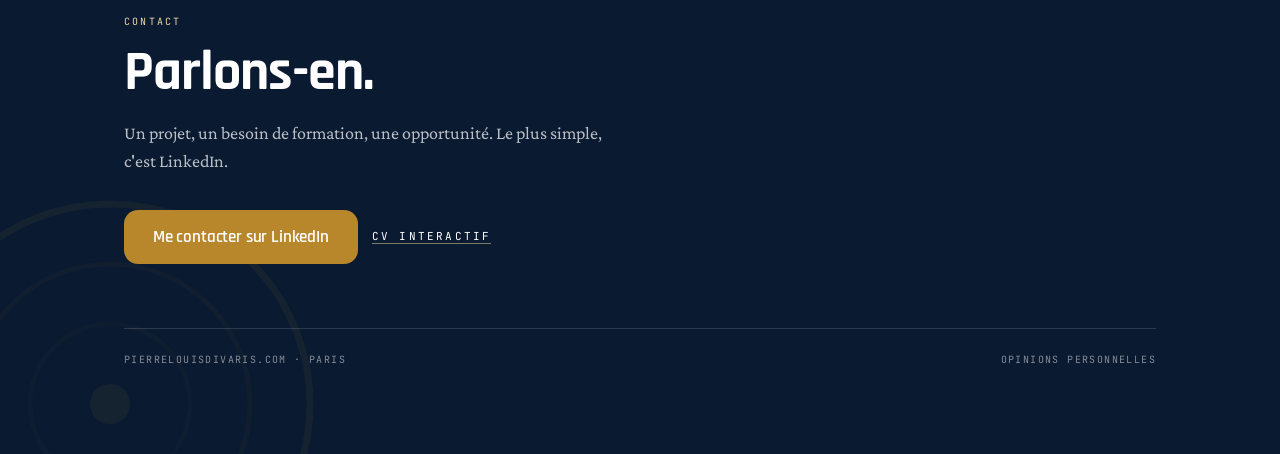
==== commit 7683fe68: "Centres d'intérêt : carte IA détaillée, Data & sport remplace Trois continents Carte 1 : le texte re" ====
--- a/index.html
+++ b/index.html
@@ -185,7 +185,7 @@
       <article class="pl-card pl-card--accent">
         <div class="card-index card-index--gold" data-en="Generative AI">IA générative</div>
         <h3 class="card-title" data-en="I build with AI, daily">Je construis avec l'IA, tous les jours</h3>
-        <p class="card-text" data-en="Prototypes, agents, automating my own workflows. I ship personal projects end to end with these tools: product design, code, database, automation. This site and the demo below are two of them.">Prototypes, agents, automatisation de mes propres process. Je livre mes projets personnels de bout en bout avec ces outils : design produit, code, base de données, automatisation. Ce site et la démo ci-dessous en font partie.</p>
+        <p class="card-text" data-en="A real passion: spending my free time pushing AI as far as it will go. The result runs in production, not in mockups: a financial-education product I designed and shipped on my own, from design to back end, with a Supabase database, an automated study-plan engine and agentic workflows that generate and maintain the content. This site and the demo below come out of the same pipeline.">Une vraie passion : passer mon temps libre à pousser l'IA aussi loin que possible. Ça donne des projets qui tournent en production, pas des maquettes : un produit de formation financière conçu et déployé seul, du design au back, base Supabase, moteur de plan d'étude automatisé, workflows agentiques qui génèrent et maintiennent le contenu. Ce site et la démo ci-dessous sortent du même pipeline.</p>
         <a class="card-link" href="demo.html" data-en="See a demo →">Voir une démo →</a>
       </article>
       <article class="pl-card">
@@ -194,9 +194,9 @@
         <p class="card-text" data-en="Certified Ethereum Professional, 2024. What interests me is what these rails change for finance: settlement, tokenisation, market structure.">Certifié Ethereum Professional en 2024. Ce qui m'intéresse, c'est ce que ces rails changent pour la finance : règlement-livraison, tokenisation, structure de marché.</p>
       </article>
       <article class="pl-card">
-        <div class="card-index" data-en="Elsewhere">Ailleurs</div>
-        <h3 class="card-title" data-en="Three continents">Trois continents</h3>
-        <p class="card-text" data-en="I studied and worked in Montreal, New York and Taipei before coming back to Paris. It leaves you with a taste for markets you don't know yet.">J'ai étudié et travaillé à Montréal, New York et Taipei avant de revenir à Paris. Ça laisse le goût des marchés qu'on ne connaît pas encore.</p>
+        <div class="card-index" data-en="Data &amp; sport">Data &amp; sport</div>
+        <h3 class="card-title" data-en="Sports economics, beyond the game">L'économie du sport, au-delà du match</h3>
+        <p class="card-text" data-en="Salary caps, franchise valuations, league revenue structures. And for fun, a prototype basketball prediction dashboard: ML models plugged into a stats API.">Salary caps, valorisation de franchises, structure des revenus des ligues. Et pour le plaisir, une maquette de dashboard prédictif basket : modèles ML branchés sur une API de stats.</p>
       </article>
     </div>
   </div>
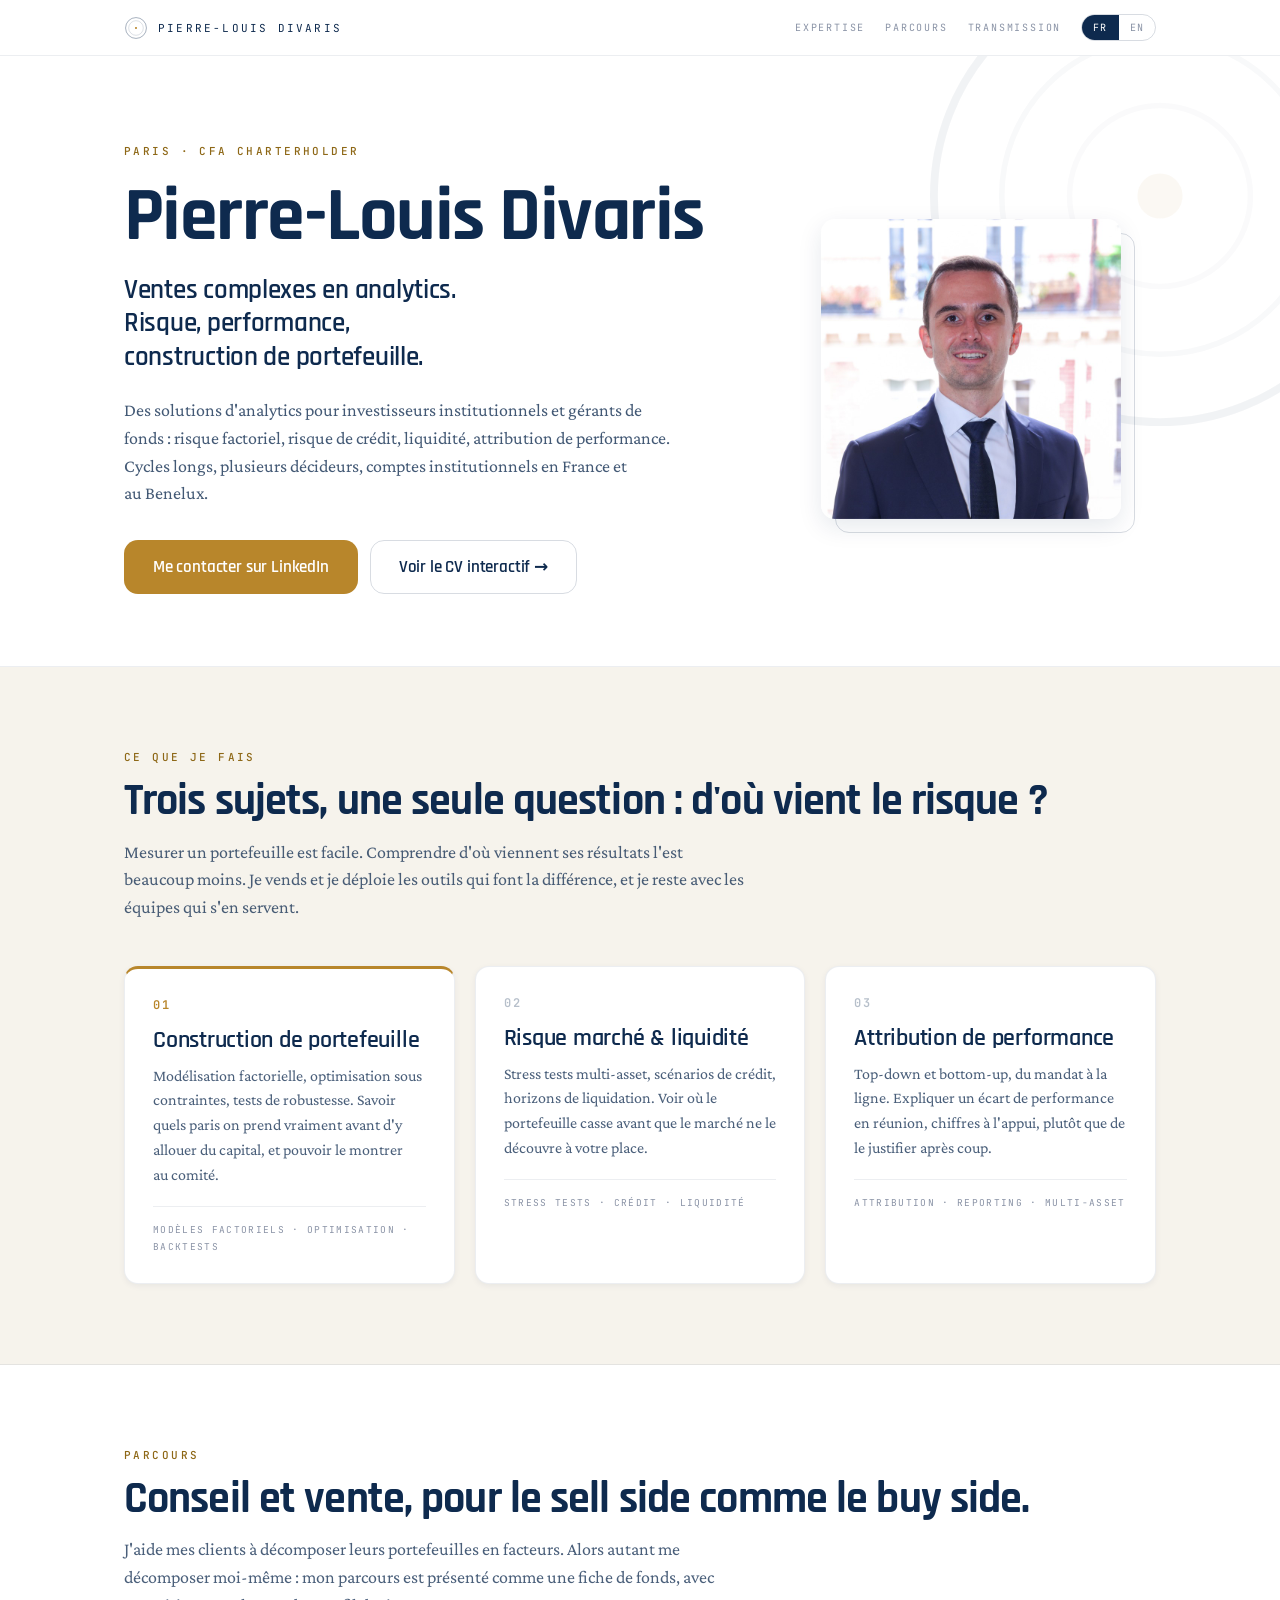
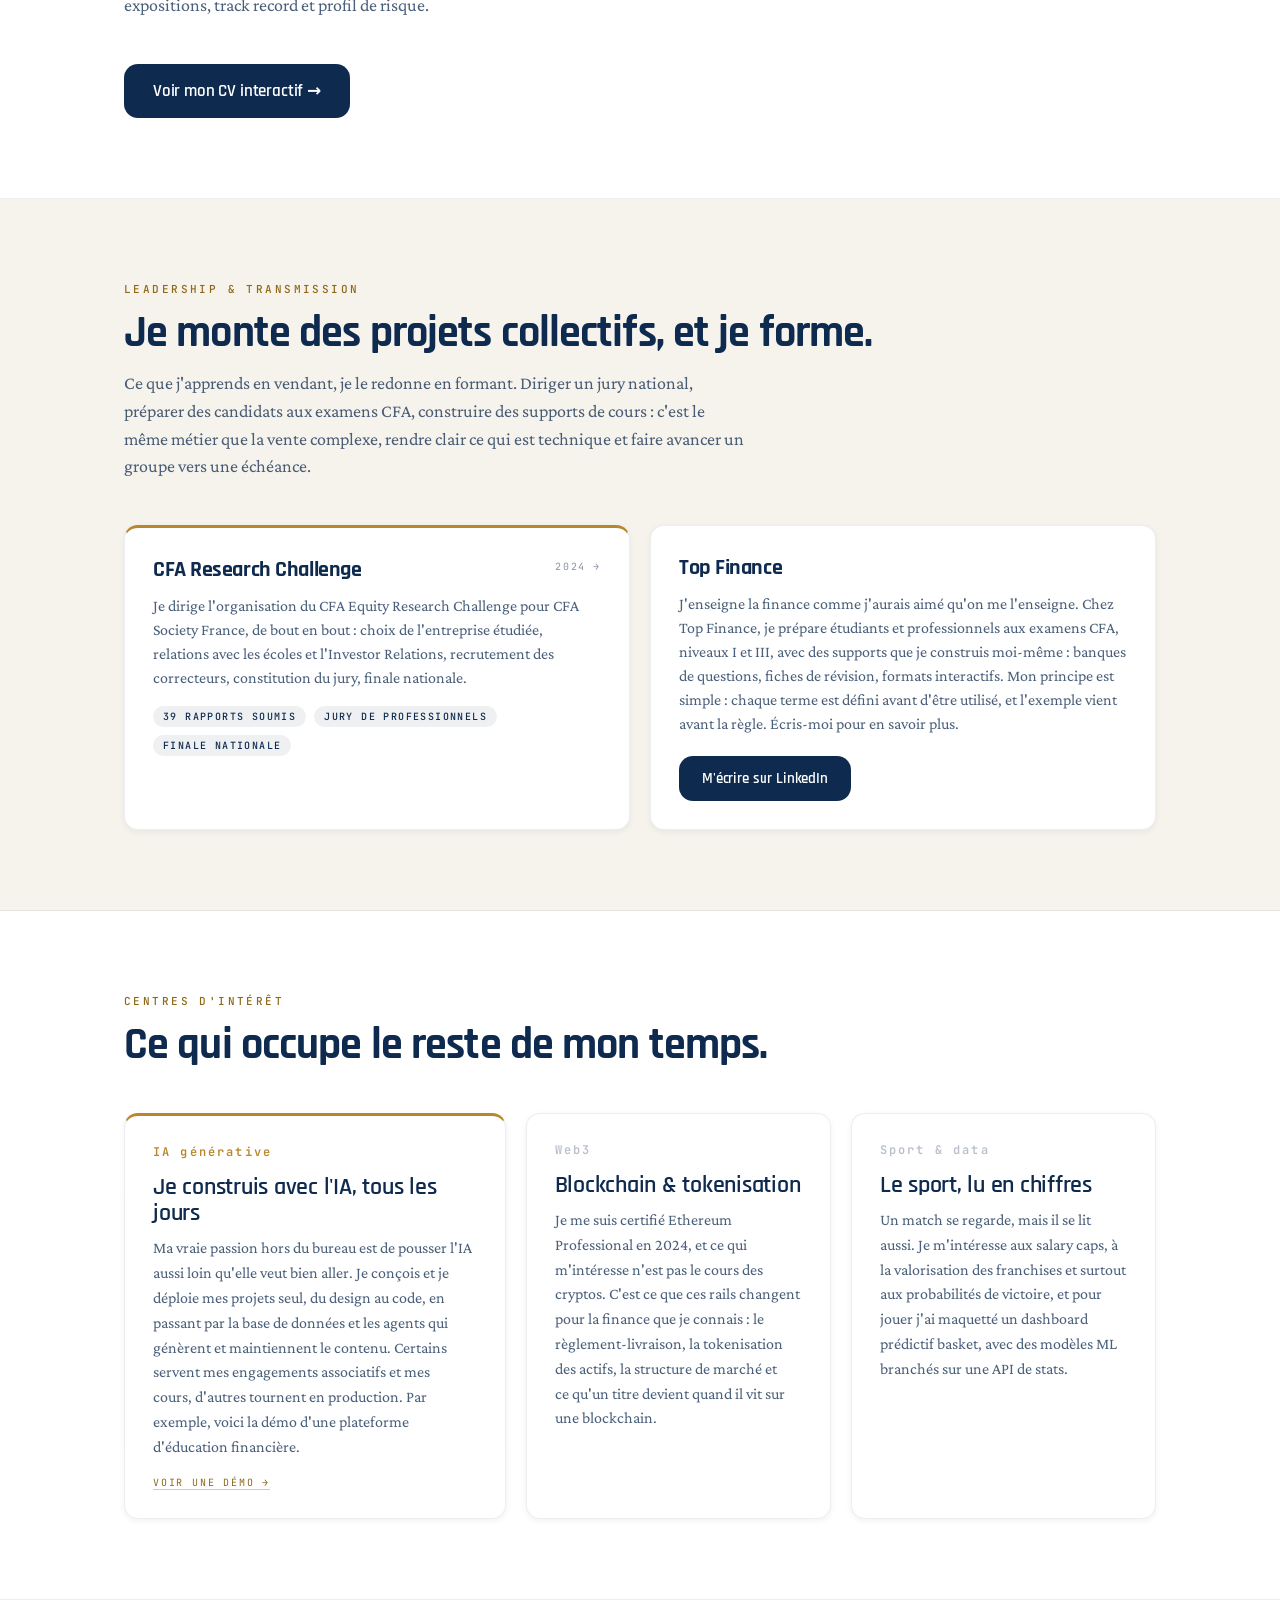
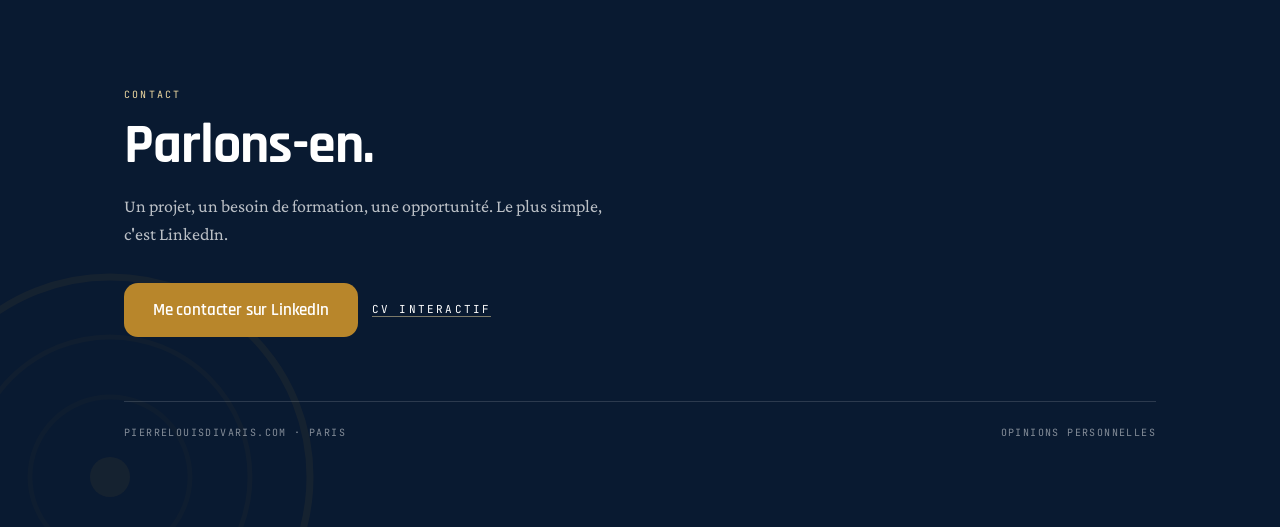
==== commit fad7b76d: "Réécriture des textes, purge des tirets cadratins, survol LinkedIn Textes remplacés selon le brief :" ====
--- a/index.html
+++ b/index.html
@@ -3,14 +3,14 @@
 <head>
 <meta charset="utf-8">
 <meta name="viewport" content="width=device-width, initial-scale=1">
-<title>Pierre-Louis Divaris, CFA — Ventes complexes en analytics</title>
+<title>Pierre-Louis Divaris, CFA · Ventes complexes en analytics</title>
 <meta name="description" content="Vente complexe de solutions d'analytics pour investisseurs institutionnels et gérants de fonds. Risque factoriel, crédit, liquidité, attribution de performance. CFA charterholder, Paris.">
 <link rel="canonical" href="https://pierrelouisdivaris.com/">
 <meta name="theme-color" content="#0E2A4E">
 
 <meta property="og:type" content="profile">
 <meta property="og:site_name" content="pierrelouisdivaris.com">
-<meta property="og:title" content="Pierre-Louis Divaris, CFA — Ventes complexes en analytics">
+<meta property="og:title" content="Pierre-Louis Divaris, CFA · Ventes complexes en analytics">
 <meta property="og:description" content="Vente complexe de solutions d'analytics pour investisseurs institutionnels et gérants de fonds. Risque factoriel, crédit, liquidité, attribution de performance.">
 <meta property="og:url" content="https://pierrelouisdivaris.com/">
 <meta property="og:image" content="https://pierrelouisdivaris.com/assets/img/pierre-louis-divaris.jpg">
@@ -58,7 +58,7 @@
 
 <section class="hero" id="top">
   <div class="hero-reticle" aria-hidden="true">
-    <!-- Ambient reticle at 5% — structural watermark, 3 rings. -->
+    <!-- Ambient reticle at 5%: structural watermark, 3 rings. -->
     <svg class="pl-reticle pl-reticle--ambient" width="520" height="520" viewBox="0 0 92 92" fill="none">
       <circle cx="46" cy="46" r="40" stroke="currentColor" stroke-width="1.4" fill="none"/>
       <circle cx="46" cy="46" r="28" stroke="currentColor" stroke-width="0.98" fill="none" opacity="0.55"/>
@@ -77,7 +77,7 @@
       <p class="hero-body" data-en="Analytics solutions for institutional investors and asset managers: factor risk, credit risk, liquidity, performance attribution. Long cycles, several decision-makers, institutional accounts across France and the Benelux.">Des solutions d'analytics pour investisseurs institutionnels et gérants de fonds : risque factoriel, risque de crédit, liquidité, attribution de performance. Cycles longs, plusieurs décideurs, comptes institutionnels en France et au Benelux.</p>
       <div class="hero-actions">
         <a class="plain" href="https://www.linkedin.com/in/pierrelouisdivaris/" target="_blank" rel="noopener">
-          <span class="pl-btn pl-btn--primary pl-btn--lg" data-en="Get in touch on LinkedIn">Me contacter sur LinkedIn</span>
+          <span class="pl-btn pl-btn--primary pl-btn--lg pl-btn--linkedin" data-en="Get in touch on LinkedIn">Me contacter sur LinkedIn</span>
         </a>
         <a class="plain" href="fiche.html">
           <span class="pl-btn pl-btn--ghost pl-btn--lg" data-en="View my interactive CV →">Voir le CV interactif →</span>
@@ -129,13 +129,12 @@
   <div class="wrap">
     <span class="pl-eyebrow" data-en="Track record">Parcours</span>
     <h2 data-en="Consulting and sales, for the sell side and the buy side.">Conseil et vente, pour le sell side comme le buy side.</h2>
-    <p class="section-intro" data-en="I help my clients break portfolios down into factors. So I did the same to myself: my track record reads like a fund factsheet — exposures, NAV since 2017, manager's commentary.">J'aide mes clients à décomposer leurs portefeuilles en facteurs. Alors autant me décomposer moi-même&nbsp;: mon parcours est présenté comme une fiche de fonds — expositions, track record, profil de risque.</p>
+    <p class="section-intro" data-en="I help my clients break portfolios down into factors. So I did the same to myself: my track record reads like a fund factsheet, with exposures, NAV since 2017 and manager's commentary.">J'aide mes clients à décomposer leurs portefeuilles en facteurs. Alors autant me décomposer moi-même&nbsp;: mon parcours est présenté comme une fiche de fonds, avec expositions, track record et profil de risque.</p>
 
     <div class="section-cta">
       <a class="plain" href="fiche.html">
         <span class="pl-btn pl-btn--secondary pl-btn--lg" data-en="See my interactive CV →">Voir mon CV interactif →</span>
       </a>
-      <span class="pl-label" data-en="NAV since 2017 · Ongoing charges: one coffee">VL depuis 2017 · Frais courants&nbsp;: un café</span>
     </div>
   </div>
 </section>
@@ -145,7 +144,7 @@
   <div class="wrap">
     <span class="pl-eyebrow" data-en="Leadership &amp; teaching">Leadership &amp; transmission</span>
     <h2 data-en="I run collective projects, and I teach.">Je monte des projets collectifs, et je forme.</h2>
-    <p class="section-intro" data-en="Outside the office I run student competitions, I led an association of several hundred volunteers, and I teach finance. All in a personal capacity, and never about specific firms or clients.">En dehors du bureau, j'organise des compétitions étudiantes, j'ai dirigé une association de plusieurs centaines de bénévoles, et je donne des cours de finance. Tout ça à titre personnel, et sans jamais parler d'entreprises ni de clients en particulier.</p>
+    <p class="section-intro" data-en="What I learn selling, I give back teaching. Running a national jury, preparing candidates for the CFA exams, building course materials: it's the same craft as complex sales, making technical things clear and moving a group toward a deadline.">Ce que j'apprends en vendant, je le redonne en formant. Diriger un jury national, préparer des candidats aux examens CFA, construire des supports de cours&nbsp;: c'est le même métier que la vente complexe, rendre clair ce qui est technique et faire avancer un groupe vers une échéance.</p>
 
     <div class="grid-2" data-cols>
       <article class="pl-card pl-card--accent">
@@ -165,9 +164,9 @@
         <div class="card-head">
           <h3>Top Finance</h3>
         </div>
-        <p class="card-body card-body--cta" data-en="Finance courses and exam prep, for students and professionals. Email me to find out more.">Des cours de finance et de la préparation aux examens, pour étudiants et professionnels. Écris-moi pour en savoir plus.</p>
+        <p class="card-body card-body--cta" data-en="I teach finance the way I wish it had been taught to me. At Top Finance I prepare students and professionals for the CFA exams, Levels I and III, with materials I build myself: question banks, revision sheets, interactive formats. My principle is simple: every term gets defined before it gets used, and the example comes before the rule. Get in touch to find out more.">J'enseigne la finance comme j'aurais aimé qu'on me l'enseigne. Chez Top Finance, je prépare étudiants et professionnels aux examens CFA, niveaux I et III, avec des supports que je construis moi-même&nbsp;: banques de questions, fiches de révision, formats interactifs. Mon principe est simple&nbsp;: chaque terme est défini avant d'être utilisé, et l'exemple vient avant la règle. Écris-moi pour en savoir plus.</p>
         <a class="plain" href="https://www.linkedin.com/in/pierrelouisdivaris/" target="_blank" rel="noopener">
-          <span class="pl-btn pl-btn--secondary" data-en="Message me on LinkedIn">M'écrire sur LinkedIn</span>
+          <span class="pl-btn pl-btn--secondary pl-btn--linkedin" data-en="Message me on LinkedIn">M'écrire sur LinkedIn</span>
         </a>
       </article>
 
@@ -185,18 +184,18 @@
       <article class="pl-card pl-card--accent">
         <div class="card-index card-index--gold" data-en="Generative AI">IA générative</div>
         <h3 class="card-title" data-en="I build with AI, daily">Je construis avec l'IA, tous les jours</h3>
-        <p class="card-text" data-en="A real passion: spending my free time pushing AI as far as it will go. The result runs in production, not in mockups: a financial-education product I designed and shipped on my own, from design to back end, with a Supabase database, an automated study-plan engine and agentic workflows that generate and maintain the content. This site and the demo below come out of the same pipeline.">Une vraie passion : passer mon temps libre à pousser l'IA aussi loin que possible. Ça donne des projets qui tournent en production, pas des maquettes : un produit de formation financière conçu et déployé seul, du design au back, base Supabase, moteur de plan d'étude automatisé, workflows agentiques qui génèrent et maintiennent le contenu. Ce site et la démo ci-dessous sortent du même pipeline.</p>
+        <p class="card-text" data-en="My real passion outside the office is pushing AI as far as it will go. I design and ship my projects on my own, from design to code, through the database and the agents that generate and maintain the content. Some support my teaching and volunteer work, others run in production. For example, here is a demo of a financial-education platform.">Ma vraie passion hors du bureau est de pousser l'IA aussi loin qu'elle veut bien aller. Je conçois et je déploie mes projets seul, du design au code, en passant par la base de données et les agents qui génèrent et maintiennent le contenu. Certains servent mes engagements associatifs et mes cours, d'autres tournent en production. Par exemple, voici la démo d'une plateforme d'éducation financière.</p>
         <a class="card-link" href="demo.html" data-en="See a demo →">Voir une démo →</a>
       </article>
       <article class="pl-card">
         <div class="card-index">Web3</div>
-        <h3 class="card-title" data-en="Blockchain &amp; crypto">Blockchain &amp; crypto</h3>
-        <p class="card-text" data-en="Certified Ethereum Professional, 2024. What interests me is what these rails change for finance: settlement, tokenisation, market structure.">Certifié Ethereum Professional en 2024. Ce qui m'intéresse, c'est ce que ces rails changent pour la finance : règlement-livraison, tokenisation, structure de marché.</p>
-      </article>
-      <article class="pl-card">
-        <div class="card-index" data-en="Data &amp; sport">Data &amp; sport</div>
-        <h3 class="card-title" data-en="Sports economics, beyond the game">L'économie du sport, au-delà du match</h3>
-        <p class="card-text" data-en="Salary caps, franchise valuations, league revenue structures. And for fun, a prototype basketball prediction dashboard: ML models plugged into a stats API.">Salary caps, valorisation de franchises, structure des revenus des ligues. Et pour le plaisir, une maquette de dashboard prédictif basket : modèles ML branchés sur une API de stats.</p>
+        <h3 class="card-title" data-en="Blockchain &amp; tokenisation">Blockchain &amp; tokenisation</h3>
+        <p class="card-text" data-en="I earned the Certified Ethereum Professional credential in 2024, and what interests me isn't crypto prices. It's what these rails change for the finance I know: settlement, asset tokenisation, market structure and what a security becomes when it lives on a blockchain.">Je me suis certifié Ethereum Professional en 2024, et ce qui m'intéresse n'est pas le cours des cryptos. C'est ce que ces rails changent pour la finance que je connais&nbsp;: le règlement-livraison, la tokenisation des actifs, la structure de marché et ce qu'un titre devient quand il vit sur une blockchain.</p>
+      </article>
+      <article class="pl-card">
+        <div class="card-index" data-en="Sport &amp; data">Sport &amp; data</div>
+        <h3 class="card-title" data-en="The game, read in numbers">Le sport, lu en chiffres</h3>
+        <p class="card-text" data-en="A game is something you watch, but also something you read. I follow salary caps, franchise valuations and above all win probabilities, and just for fun I prototyped a basketball prediction dashboard, with ML models plugged into a stats API.">Un match se regarde, mais il se lit aussi. Je m'intéresse aux salary caps, à la valorisation des franchises et surtout aux probabilités de victoire, et pour jouer j'ai maquetté un dashboard prédictif basket, avec des modèles ML branchés sur une API de stats.</p>
       </article>
     </div>
   </div>
@@ -205,7 +204,7 @@
 
 <section class="contact pl-ceremonial" id="contact">
   <div class="contact-reticle" aria-hidden="true">
-    <!-- Locked reticle — gold rings, the closing beat. -->
+    <!-- Locked reticle: gold rings, the closing beat. -->
     <svg class="pl-reticle" width="460" height="460" viewBox="0 0 92 92" fill="none">
       <circle cx="46" cy="46" r="40" stroke="var(--pl-gold)" stroke-width="1.4" fill="none"/>
       <circle cx="46" cy="46" r="28" stroke="var(--pl-gold)" stroke-width="0.98" fill="none" opacity="0.55"/>
@@ -221,7 +220,7 @@
 
     <div class="contact-actions">
       <a class="plain" href="https://www.linkedin.com/in/pierrelouisdivaris/" target="_blank" rel="noopener">
-        <span class="pl-btn pl-btn--primary pl-btn--lg" data-en="Get in touch on LinkedIn">Me contacter sur LinkedIn</span>
+        <span class="pl-btn pl-btn--primary pl-btn--lg pl-btn--linkedin" data-en="Get in touch on LinkedIn">Me contacter sur LinkedIn</span>
       </a>
       <a class="link-mono" href="fiche.html" data-en="Interactive CV">CV interactif</a>
     </div>
--- a/assets/css/site.css
+++ b/assets/css/site.css
@@ -128,6 +128,10 @@
 }
 .pl-btn--ghost:hover { background: var(--pl-paper); }
 
+/* Un bouton qui mène à LinkedIn vire au bleu de la marque au survol :
+   le visiteur sait où il atterrit avant de cliquer. */
+.pl-btn--linkedin:hover { background: #0A66C2; border-color: #0A66C2; color: var(--pl-white); }
+
 /* Reticle — the brand signature. Ambient watermark / gold lock. */
 .pl-reticle { display: block; color: var(--pl-navy); }
 .pl-reticle--ambient { opacity: .05; }
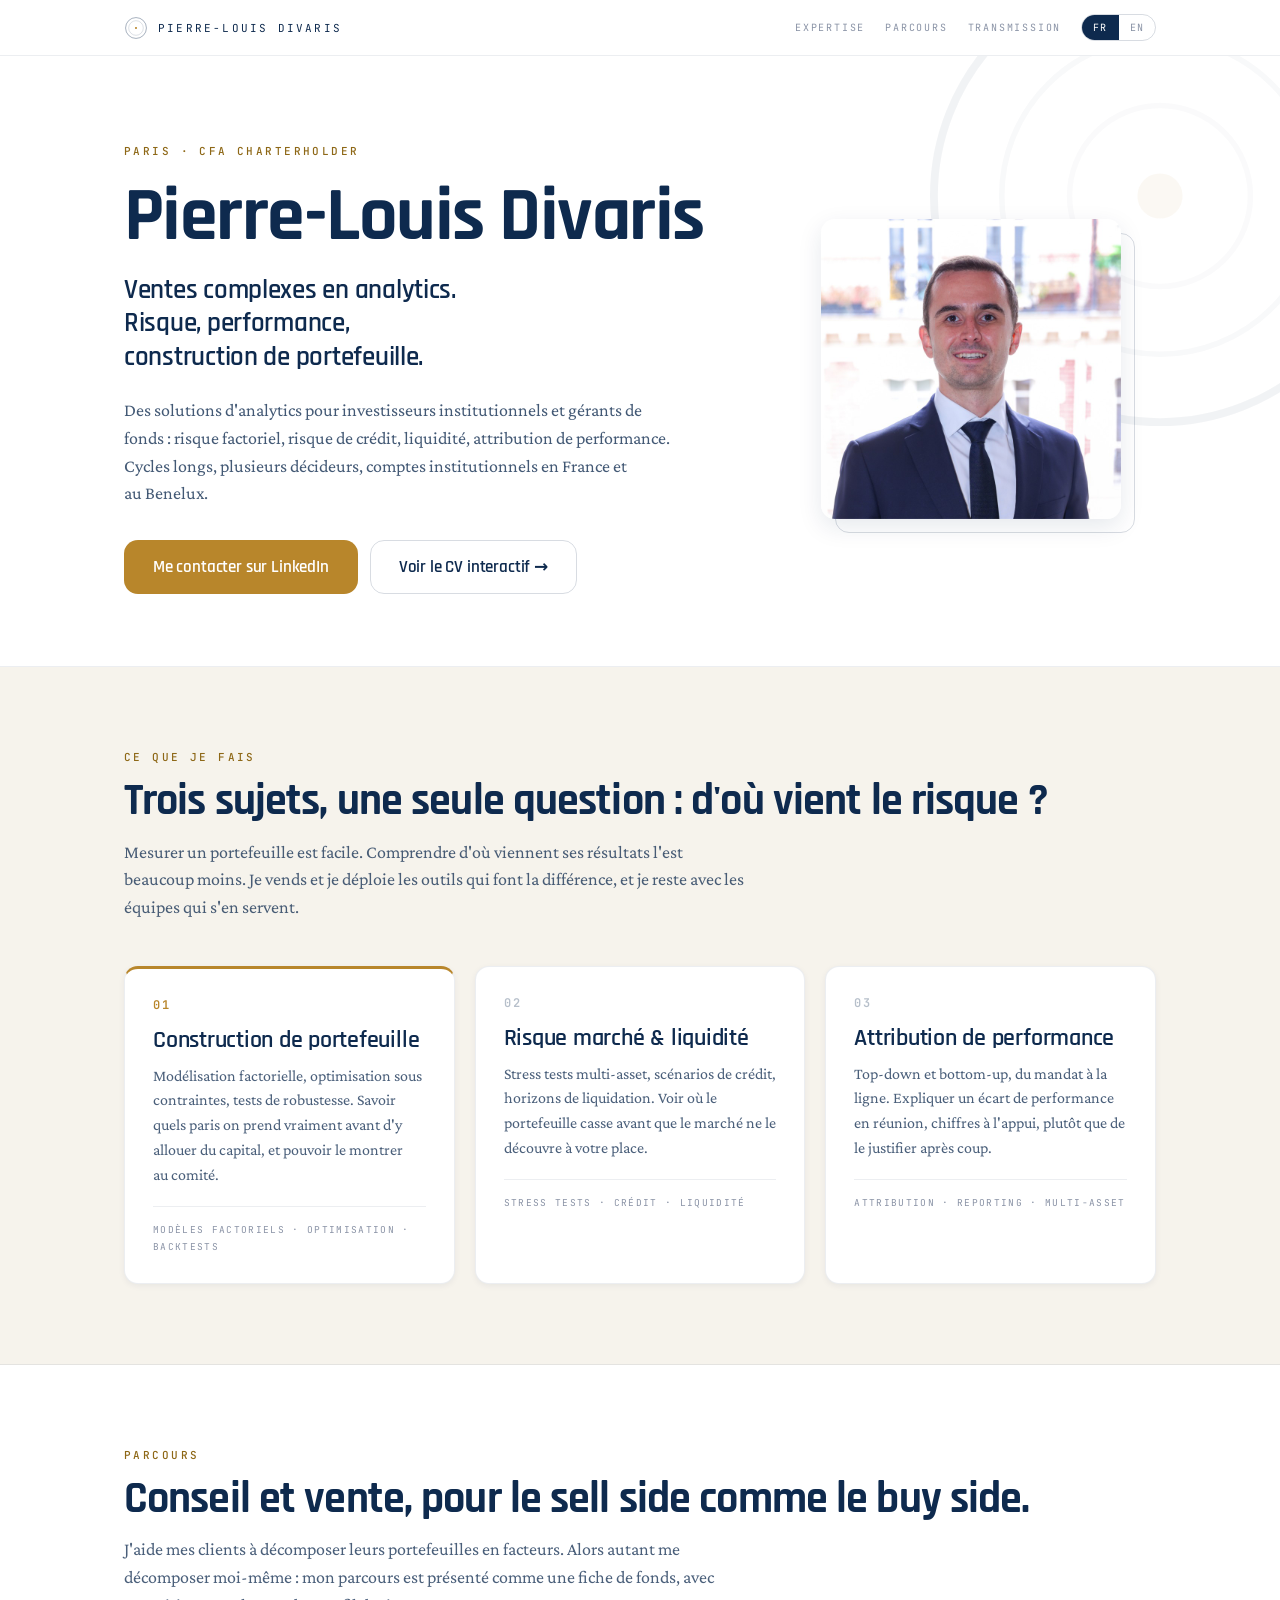
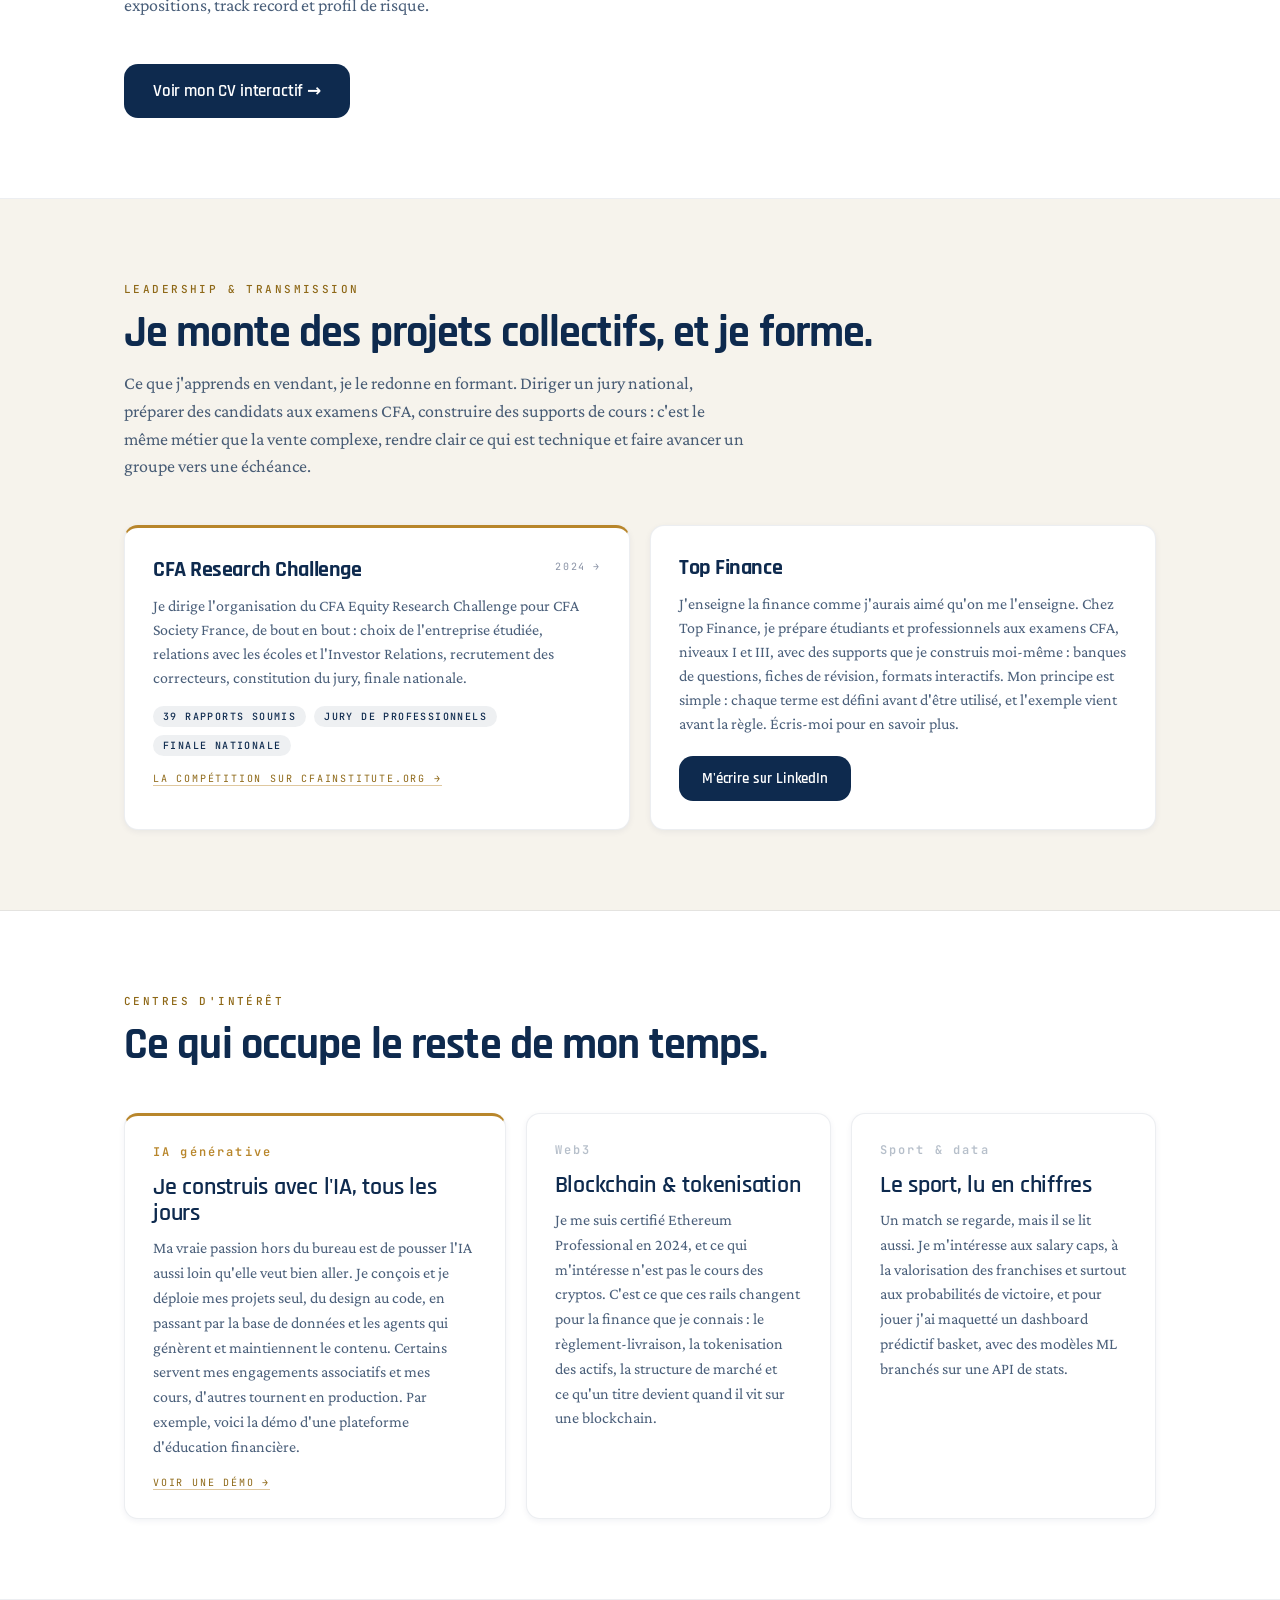
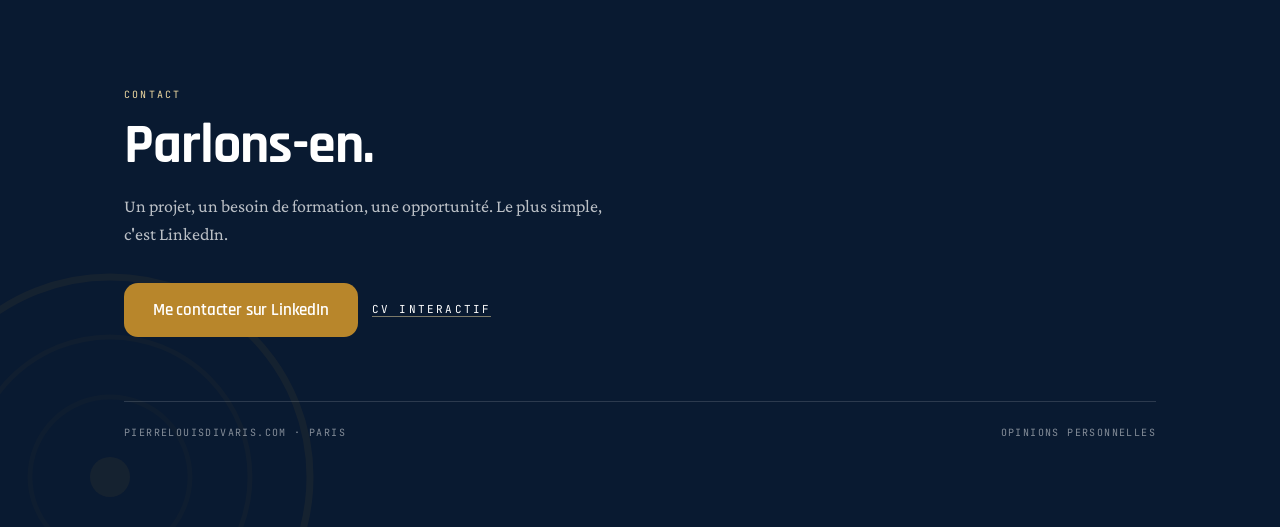
==== commit 134e7e1b: "Lie la carte CFA Research Challenge à la page du CFA Institute Le lien pointe vers la page officiell" ====
--- a/index.html
+++ b/index.html
@@ -158,6 +158,7 @@
           <span class="pl-badge" data-en="Professional jury">Jury de professionnels</span>
           <span class="pl-badge" data-en="National final">Finale nationale</span>
         </div>
+        <a class="card-link" href="https://www.cfainstitute.org/insights/events/research-challenge" target="_blank" rel="noopener" data-en="The competition on cfainstitute.org →">La compétition sur cfainstitute.org →</a>
       </article>
 
       <article class="pl-card">
